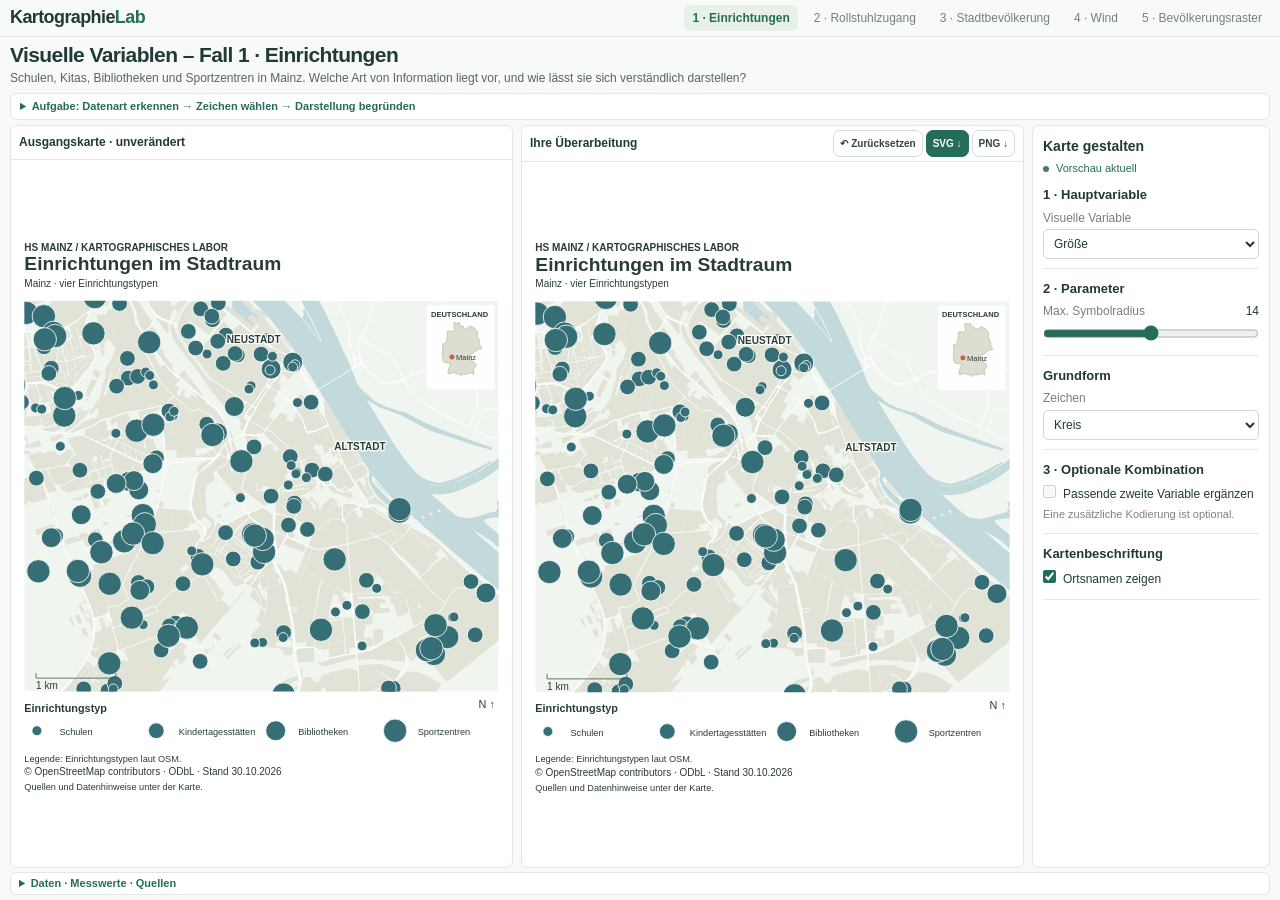
==== docs/bertin.html @ 42505b59 "Use theme-based tabs, wheelchair access and city populations; simplify styling and remove answer hin" ====
<!doctype html><html lang="de"><head><meta charset="utf-8"><meta name="viewport" content="width=device-width,initial-scale=1"><title>Visuelle Variablen – Fall 1 · Einrichtungen</title><link rel="stylesheet" href="assets/style.css?v=7"><script src="assets/d3.min.js" defer></script><script type="module" src="assets/variables.mjs?v=7"></script></head><body data-lab="nominal" class="is-loading"><header class="topbar"><nav class="nav" aria-label="Hauptnavigation"><a class="brand" href="index.html">Kartographie<span>Lab</span></a><div class="navlinks"><a href="bertin.html" aria-current="page">1 · Einrichtungen</a><a href="ordinal.html">2 · Rollstuhlzugang</a><a href="quantitativ.html">3 · Stadtbevölkerung</a><a href="richtung.html">4 · Wind</a><a href="farben.html">5 · Bevölkerungsraster</a></div></nav></header><main><section class="hero"><h1>Visuelle Variablen – Fall 1 · Einrichtungen</h1><p>Schulen, Kitas, Bibliotheken und Sportzentren in Mainz. Welche Art von Information liegt vor, und wie lässt sie sich verständlich darstellen?</p></section><section class="tasks" aria-label="Arbeitsauftrag"><div class="task"><span class="step">1</span><div><b>Leserfrage</b><p>Wo befinden sich die verschiedenen Einrichtungstypen? Bestimmen Sie die Art der dargestellten Daten.</p></div></div><div class="task"><span class="step">2</span><div><b>Auswahl</b><p>Vergleichen Sie mindestens drei der sechs Variablen. Stellen Sie danach die Parameter Ihrer Wahl ein.</p></div></div><div class="task"><span class="step">3</span><div><b>Begründung</b><p>Welche Information ist jetzt leichter erkennbar? Welche Fehlinterpretationen sind möglich?</p></div></div></section><div id="load-message" role="status">Daten werden geladen …</div><section class="controls-panel" aria-label="Karte gestalten"><div class="controls-heading"><h2>Karte gestalten</h2><span class="live-state" id="live-state" role="status">Direkte Vorschau</span></div><div class="controls "><div class="control-group"><h3>1 · Hauptvariable</h3><label for="mode">Visuelle Variable</label><select id="mode" data-key="mode"><option value="hue">Farbton</option><option value="form">Form</option><option value="size">Größe</option><option value="value">Helligkeit / Tonwert</option><option value="texture">Textur</option><option value="orientation">Orientierung</option></select></div><div class="control-group"><h3>2 · Parameter</h3><label for="size" class="range-label"><span>Max. Symbolradius</span><output id="size-value">14</output></label><input id="size" data-key="size" type="range" min="6" max="22" step="1" value="14"></div><div class="control-group" data-modes="hue"><h3>Farbtöne</h3><label for="palette">Farbserie</label><select id="palette" data-key="palette"><option value="editorial">Vier Farbtöne</option><option value="bright">Bunte Farbtöne</option></select></div><div class="control-group" data-modes="size value texture"><h3>Grundform</h3><label for="shape">Zeichen</label><select id="shape" data-key="shape"><option value="circle">Kreis</option><option value="square">Quadrat</option></select></div><div class="control-group" data-modes="value size"><h3>Graustufen</h3><label for="lightLow" class="range-label"><span>Dunkler Tonwert L*</span><output id="lightLow-value">25</output></label><input id="lightLow" data-key="lightLow" type="range" min="10" max="50" step="1" value="25"><label for="lightHigh" class="range-label"><span>Heller Tonwert L*</span><output id="lightHigh-value">83</output></label><input id="lightHigh" data-key="lightHigh" type="range" min="55" max="95" step="1" value="83"></div><div class="control-group" data-modes="texture"><h3>Muster</h3><label for="texture" class="range-label"><span>Musterabstand</span><output id="texture-value">6</output></label><input id="texture" data-key="texture" type="range" min="4" max="12" step="1" value="6"></div><div class="control-group" data-modes="orientation"><h3>Drehung</h3><label for="angle" class="range-label"><span>Grundwinkel</span><output id="angle-value">0</output></label><input id="angle" data-key="angle" type="range" min="0" max="180" step="15" value="0"></div><div class="control-group"><h3>3 · Optionale Kombination</h3><label class="check"><input type="checkbox" id="combine" data-key="combine">Passende zweite Variable ergänzen</label><p class="micro">Eine zusätzliche Kodierung ist optional.</p></div><div class="control-group"><h3>Kartenbeschriftung</h3><label class="check"><input type="checkbox" id="names" data-key="names">Ortsnamen zeigen</label></div></div></section><div class="workspace"><section class="map-card original"><div class="map-toolbar"><div class="map-label"><strong>Ausgangskarte · unverändert</strong></div></div><svg id="map-left" class="map-svg" xmlns="http://www.w3.org/2000/svg" viewBox="0 0 600 680" role="img" aria-label="Ausgangskarte · unverändert"></svg></section><section class="map-card edited"><div class="map-toolbar"><div class="map-label"><strong>Ihre Überarbeitung</strong></div><div class="actions"><button class="btn" id="reset" type="button">↶ Zurücksetzen</button><button class="btn primary" id="export-svg" type="button">SVG ↓</button><button class="btn" id="export-png" type="button">PNG ↓</button></div></div><svg id="map-right" class="map-svg" xmlns="http://www.w3.org/2000/svg" viewBox="0 0 600 680" role="img" aria-label="Ihre Überarbeitung"></svg></section></div><div class="note"><span><b>Daten richtig lesen.</b> OSM-Einrichtungstypen. Kapazitäts- und Qualitätsangaben liegen nicht vor.</span></div><section class="discussion"><div><h2>Zeigen und begründen.</h2><p>Melden Sie sich per Handzeichen. Zeigen Sie dem Dozenten beide Karten und begründen Sie Ihre Wahl. Keine Datei-Abgabe erforderlich.</p></div><a href="ordinal.html">Weiter: Rollstuhlzugang →</a></section></main><footer><p>Hochschule Mainz · Digitale Kartographie · Prof. Dr.-Ing. Yu Feng</p><p>© OpenStreetMap contributors · ODbL. Übersichtskarten: Natural Earth, Public Domain.</p><p><a href="https://www.openstreetmap.org/copyright">Datenquelle</a> · <a href="https://github.com/yfeng-hsm/Karto_HS_Mainz/tree/main/docs/data">Daten und Quellenhinweise</a></p></footer></body></html>
---- docs/assets/style.css ----
:root{--paper:#faf8f1;--ink:#242d29;--muted:#6b756f;--green:#28594d;--gold:#ecc64c;--line:#dddacf;--white:#fffefa}*{box-sizing:border-box}body{margin:0;background:var(--paper);color:var(--ink);font:15px/1.55 system-ui,-apple-system,BlinkMacSystemFont,"Segoe UI",sans-serif}a{color:var(--green);text-underline-offset:3px}button,input,select{font:inherit}button,a,select,input{ -webkit-tap-highlight-color:transparent}button{cursor:pointer}button:focus-visible,a:focus-visible,input:focus-visible,select:focus-visible{outline:3px solid #c7a62f;outline-offset:3px}.topbar{border-bottom:1px solid var(--line)}.nav{max-width:1480px;margin:auto;padding:17px 28px;display:flex;align-items:center;justify-content:space-between;gap:20px}.brand{text-decoration:none;color:var(--ink);font-weight:750;letter-spacing:.06em;font-size:12px;display:flex;align-items:center;gap:10px}.brand:before{content:"";width:18px;height:18px;background:var(--gold);border:1px solid #4b493c}.navlinks{display:flex;gap:8px}.navlinks a{text-decoration:none;padding:7px 13px;border-radius:6px;font-size:13px;color:var(--muted)}.navlinks a[aria-current=page]{background:#e5ece3;color:var(--green);font-weight:650}main{max-width:1480px;margin:auto;padding:30px 28px 45px}.eyebrow{font-size:11px;letter-spacing:.13em;text-transform:uppercase;color:var(--muted);font-weight:650}.hero h1{font:700 clamp(29px,3vw,43px)/1.15 Georgia,"Times New Roman",serif;margin:10px 0 12px;letter-spacing:-.025em}.hero p{max-width:920px;margin:0;color:#58655e;font-size:15px}.tasks{margin:23px 0;display:grid;grid-template-columns:repeat(3,1fr);border:1px solid var(--line);border-radius:10px;background:var(--white);overflow:hidden}.task{padding:17px 21px;display:grid;grid-template-columns:25px 1fr;gap:9px}.task+.task{border-left:1px solid var(--line)}.step{font:italic 24px Georgia,serif;color:#b48f27;line-height:1.1}.task b{font-size:13px}.task p{font-size:12.5px;color:var(--muted);margin:5px 0 0}.controls-panel{border:1px solid var(--line);background:var(--white);border-radius:10px;padding:18px 20px;margin-bottom:22px}.controls-heading{display:flex;justify-content:space-between;gap:12px;align-items:center;margin-bottom:13px}.controls-heading h2{margin:0;font-size:14px;font-weight:700}.live-state{font-size:11px;color:var(--green);display:flex;align-items:center;gap:7px}.live-state:before{content:"";width:6px;height:6px;border-radius:50%;background:#477968}.controls{display:grid;grid-template-columns:repeat(6,minmax(0,1fr));gap:20px}.color-controls{grid-template-columns:repeat(4,minmax(0,1fr))}.control-group{min-width:0}.control-group h3{font-size:12px;margin:0 0 8px}.control-group label{display:block;font-size:11px;color:var(--muted);margin:7px 0 4px}select{display:block;width:100%;height:32px;border:1px solid #d4d7cc;background:white;color:var(--ink);border-radius:5px;padding:3px 7px;font-size:11.5px}input[type=range]{width:100%;accent-color:var(--green);height:15px;cursor:pointer}input[type=checkbox]{accent-color:var(--green);vertical-align:middle;margin:0 5px 0 0}.range-label{display:flex;justify-content:space-between;gap:5px}.range-label output{font-variant-numeric:tabular-nums;color:var(--ink)}.control-group .check{color:var(--ink);font-size:11px;display:flex;align-items:center;gap:2px;margin-top:11px}.micro{font-size:10px;color:#7b847b;margin-top:5px;line-height:1.4}.context-controls{border-top:1px solid #ece9df;margin-top:13px;padding-top:10px;display:flex;flex-wrap:wrap;gap:22px;align-items:center;font-size:11px;color:var(--muted)}.context-controls label{display:flex;align-items:center;gap:7px}.context-controls input[type=range]{width:110px}.workspace{display:grid;grid-template-columns:1fr 1fr;gap:20px}.map-card{background:var(--paper);border:1px solid #d7d5c8;border-radius:10px;overflow:hidden;min-width:0}.map-toolbar{display:flex;justify-content:space-between;align-items:center;padding:12px 15px;background:var(--white);border-bottom:1px solid var(--line);gap:10px}.map-label{display:flex;flex-direction:column;gap:2px}.map-label strong{font-size:12px}.map-label span{font-size:10px;color:var(--muted)}.original .map-toolbar{border-top:3px solid #ac654d}.edited .map-toolbar{border-top:3px solid var(--green)}.actions{display:flex;gap:5px;flex-shrink:0}.btn{border:1px solid #d4d7cb;background:#f2f1e8;color:#324639;border-radius:6px;padding:6px 9px;font-size:11px;font-weight:600;transition:background .12s}.btn:hover{background:#e4e9de}.btn.primary{background:var(--green);color:white;border-color:var(--green)}.btn.primary:hover{background:#194236}.map-svg{display:block;width:100%;height:auto;user-select:none}.note{margin-top:15px;display:flex;gap:10px;align-items:flex-start;color:var(--muted);font-size:12px;max-width:1050px}.note b{color:#4a594e}.discussion{border-top:1px solid var(--line);margin-top:28px;padding-top:18px;display:flex;gap:24px;justify-content:space-between;align-items:flex-start}.discussion h2{font:700 22px Georgia,serif;margin:0 0 6px}.discussion p{font-size:13px;color:var(--muted);margin:0;max-width:900px}footer{border-top:1px solid var(--line);padding:18px 28px 25px;font-size:11px;color:var(--muted);max-width:1480px;margin:auto}footer p{margin:4px 0}.error{padding:28px;background:#fff0e9;color:#87391d;border:1px solid #e0b59f;border-radius:8px}.landing{max-width:1000px;padding-top:70px}.link-cards{display:grid;grid-template-columns:1fr 1fr;gap:22px;margin:30px 0}.link-card{display:block;padding:28px;background:var(--white);border:1px solid var(--line);border-radius:12px;text-decoration:none}.link-card h2{font:700 27px Georgia,serif;margin:8px 0 12px}.link-card p{color:var(--muted);font-size:14px}.link-card span{font-size:13px;font-weight:650}#load-message{font-size:13px;color:var(--muted);padding:10px 0}.is-loading .workspace{opacity:.3}.swatch{width:8px;height:8px;border-radius:50%;display:inline-block;background:var(--green)}@media(min-width:1650px){main{max-width:1600px}}@media(max-width:1050px){.controls{grid-template-columns:repeat(3,minmax(0,1fr));row-gap:17px}.color-controls{grid-template-columns:repeat(2,minmax(0,1fr))}.map-toolbar{align-items:flex-start}.actions{flex-wrap:wrap;justify-content:flex-end}.btn{font-size:10px;padding:5px 6px}}@media(max-width:700px){main{padding:24px 14px}.nav{padding:13px 14px;gap:10px}.brand{font-size:10px}.navlinks{gap:0}.navlinks a{padding:7px;font-size:11px}.tasks{grid-template-columns:1fr}.task+.task{border-left:0;border-top:1px solid var(--line)}.task{padding:12px 15px}.workspace{grid-template-columns:1fr}.controls-panel{padding:14px}.controls{grid-template-columns:repeat(2,minmax(0,1fr));gap:15px}.discussion{flex-direction:column;gap:10px}.link-cards{grid-template-columns:1fr}.live-state{font-size:10px}.hero h1{font-size:31px}footer{padding:18px 14px}.landing{padding-top:30px}}@media print{.topbar,.controls-panel,.actions,.tasks,.discussion,.note{display:none}.workspace{display:block}.map-card{break-inside:avoid;margin:10px 0;width:100%}.hero h1{font-size:25px}main{padding:0}.map-svg{max-height:90vh}footer{font-size:8px}}
/* One-screen classroom workspace. Small screens keep a readable scrolling layout. */
.task-details,.help-details{border:1px solid var(--line);border-radius:6px;background:var(--white);font-size:12px;margin:10px 0}
.task-details summary,.help-details summary{cursor:pointer;padding:7px 12px;color:var(--green);font-weight:600}
.task-details .tasks{margin:0;border:0;border-top:1px solid var(--line);border-radius:0}
.help-details .note,.help-details .discussion{margin:10px 14px;padding:0}.help-details footer{margin:12px 14px;padding:10px 0;max-width:none}.help-details .discussion h2{font-size:18px}
.lab-stage{min-width:0}.help-details{margin-bottom:0}
@media(min-width:1000px) and (min-height:620px){
 body.compact-lab{height:100dvh;overflow:hidden;display:flex;flex-direction:column}
 .compact-lab .nav{max-width:none;padding:6px 18px}.compact-lab .navlinks a{padding:4px 10px}
 .compact-lab main{max-width:none;width:100%;flex:1;min-height:0;padding:10px 18px 8px;display:flex;flex-direction:column}
 .compact-lab .hero{flex-shrink:0}.compact-lab .eyebrow{font-size:9px}.compact-lab .hero h1{font-size:25px;margin:3px 0 4px}.compact-lab .hero p{font-size:12px;max-width:none}
 .compact-lab .task-details{margin:8px 0;flex-shrink:0}.compact-lab .task-details[open] .tasks{max-height:130px;overflow:auto}.compact-lab .task{padding:9px 14px}.compact-lab .task p{font-size:11px}
 .compact-lab .lab-stage{display:grid;grid-template-columns:208px minmax(0,1fr);gap:12px;flex:1;min-height:0}
 .compact-lab .controls-panel{margin:0;padding:11px 12px;overflow-y:auto;scrollbar-width:thin;min-height:0;border-radius:7px}
 .compact-lab .controls-heading{display:block;margin-bottom:8px}.compact-lab .controls-heading h2{font-size:12px}.compact-lab .live-state{font-size:10px;margin-top:3px}
 .compact-lab .controls,.compact-lab .color-controls{grid-template-columns:1fr 1fr;gap:10px 12px}
 .compact-lab .control-group h3{margin:0 0 3px;font-size:11px}.compact-lab .control-group label{font-size:10px;margin:4px 0 2px}.compact-lab .control-group .check{font-size:10px;margin-top:5px;align-items:flex-start}
 .compact-lab select{height:28px;padding:2px;font-size:10px}.compact-lab .micro{font-size:9px;margin:3px 0}.compact-lab input[type=range]{height:13px;margin:2px 0}
 .compact-lab .context-controls{display:block;margin-top:8px;padding-top:7px;font-size:10px}.compact-lab .context-controls label{display:flex;flex-wrap:wrap;gap:4px;margin-bottom:5px}.compact-lab .context-controls input[type=range]{width:100%}
 .compact-lab .workspace{gap:12px;min-height:0;min-width:0}
 .compact-lab .map-card{display:flex;flex-direction:column;min-height:0;border-radius:7px;background:#fffdf7}
 .compact-lab .map-toolbar{padding:6px 9px;flex-shrink:0;align-items:center;min-height:49px}.compact-lab .map-label strong{font-size:11px}.compact-lab .map-label span{font-size:9px;max-width:150px}.compact-lab .actions{gap:3px}.compact-lab .btn{font-size:10px;padding:5px 6px}
 .compact-lab .map-svg{flex:1;min-height:0;width:100%;height:100%;object-fit:contain}
 .compact-lab .help-details{flex-shrink:0;margin-top:7px;font-size:10px}.compact-lab .help-details summary{padding:4px 10px}.compact-lab .help-details[open]{max-height:155px;overflow-y:auto}
}
@media(min-width:1250px) and (min-height:620px){.compact-lab .lab-stage{grid-template-columns:230px minmax(0,1fr)}.compact-lab .controls-panel{padding:13px}.compact-lab select{font-size:11px}}
@media print{body.compact-lab{height:auto;overflow:visible}.compact-lab .lab-stage{display:block}.compact-lab main{display:block}.task-details,.help-details{display:none}.compact-lab .workspace{display:block}.compact-lab .map-svg{height:auto;max-height:90vh}}

/* Maps first; controls on the right. Give the actual geography more room. */
@media(min-width:1000px) and (min-height:620px){
 .compact-lab .lab-stage{grid-template-columns:minmax(0,1fr) 212px;gap:8px}
 .compact-lab main{padding:6px 10px 5px}.compact-lab .nav{padding:4px 10px}
 .compact-lab .eyebrow{display:none}.compact-lab .hero h1{font-size:21px;margin:0 0 2px}.compact-lab .hero p{font-size:11px}
 .compact-lab .task-details{margin:5px 0}.compact-lab .task-details summary{padding:4px 9px;font-size:11px}
 .compact-lab .workspace{gap:8px}.compact-lab .map-toolbar{min-height:34px;padding:4px 8px}.compact-lab .map-label span{display:none}
 .compact-lab .controls-panel{padding:10px}.compact-lab .help-details{margin-top:4px}.compact-lab .help-details summary{padding:2px 8px}
}
@media(min-width:1000px) and (min-height:620px){
 .compact-lab .controls,.compact-lab .color-controls{grid-template-columns:1fr;gap:10px}
 .compact-lab .control-group{padding-bottom:9px;border-bottom:1px solid #ece9df}
 .compact-lab .control-group h3{font-size:12px;margin:0 0 3px}
 .compact-lab .control-group label{font-size:11px;margin:3px 0 2px}
 .compact-lab .control-group .range-label{display:flex;justify-content:space-between}
 .compact-lab .control-group .check{font-size:11px;margin-top:5px}
 .compact-lab select{font-size:11px;height:27px;padding:2px 6px}
 .compact-lab .micro{font-size:10px;line-height:1.35}
 .compact-lab .context-controls{font-size:11px}
}
[hidden]{display:none!important}.reasoning{font-size:12px;color:#596b5b}.reasoning summary{cursor:pointer;font-weight:600}.reasoning p{line-height:1.45}.data-table{margin:10px 14px;font-size:12px}.data-table summary{cursor:pointer;font-weight:600}.data-table table{border-collapse:collapse;width:100%;margin:8px 0}.data-table th,.data-table td{border-bottom:1px solid #dddacf;text-align:left;padding:5px}.link-cards{grid-template-columns:repeat(3,minmax(0,1fr))}.landing{max-width:1300px}
@media(min-width:1000px) and (min-height:620px){.compact-lab .lab-stage{grid-template-columns:minmax(0,1fr) 238px}.compact-lab .control-group h3{font-size:13px}.compact-lab .control-group label,.compact-lab .control-group .check{font-size:12px}.compact-lab select{font-size:12px;height:30px}.compact-lab .micro{font-size:11px}.compact-lab .map-label strong{font-size:12px}.compact-lab .hero p{font-size:12px}.compact-lab .controls-heading h2{font-size:14px}.compact-lab .live-state{font-size:11px}.compact-lab .navlinks a{font-size:12px;padding:4px 8px}.compact-lab .help-details summary{font-size:11px}.compact-lab .help-details[open]{max-height:200px}}
@media(max-width:999px){.nav{flex-wrap:wrap}.navlinks{flex-wrap:wrap}.link-cards{grid-template-columns:repeat(2,minmax(0,1fr))}.lab-stage{display:flex;flex-direction:column}.controls-panel{order:-1}}
@media(max-width:700px){.link-cards{grid-template-columns:1fr}}
/* A quieter workbench, using the Basemap3D documentation palette. */
:root{--paper:#f8faf7;--ink:#203a37;--muted:#74817e;--green:#246e59;--gold:#246e59;--line:#e2e7e3;--white:#ffffff}
body{font-family:-apple-system,BlinkMacSystemFont,"Segoe UI",Arial,sans-serif}
.brand:before{display:none}.brand{font-size:18px;font-weight:750;letter-spacing:-.6px;gap:0}.brand span{color:var(--green)}
.hero h1,.link-card h2,.discussion h2{font-family:-apple-system,BlinkMacSystemFont,"Segoe UI",Arial,sans-serif;font-weight:650;letter-spacing:-.6px}
.step{color:var(--green);font-family:inherit;font-style:normal;font-size:19px}
.map-card{background:white;border-color:var(--line)}.original .map-toolbar,.edited .map-toolbar{border-top:0}.map-toolbar{background:white}
.btn{border-color:#d2ded7;background:white;border-radius:7px}.btn.primary{background:var(--green)}
.navlinks a[aria-current=page]{background:#e8f1e8;color:#246e59}
@media(min-width:1000px) and (min-height:620px){.compact-lab .map-card{background:white}.compact-lab .brand{font-size:18px}.compact-lab .navlinks a{font-size:12px}}
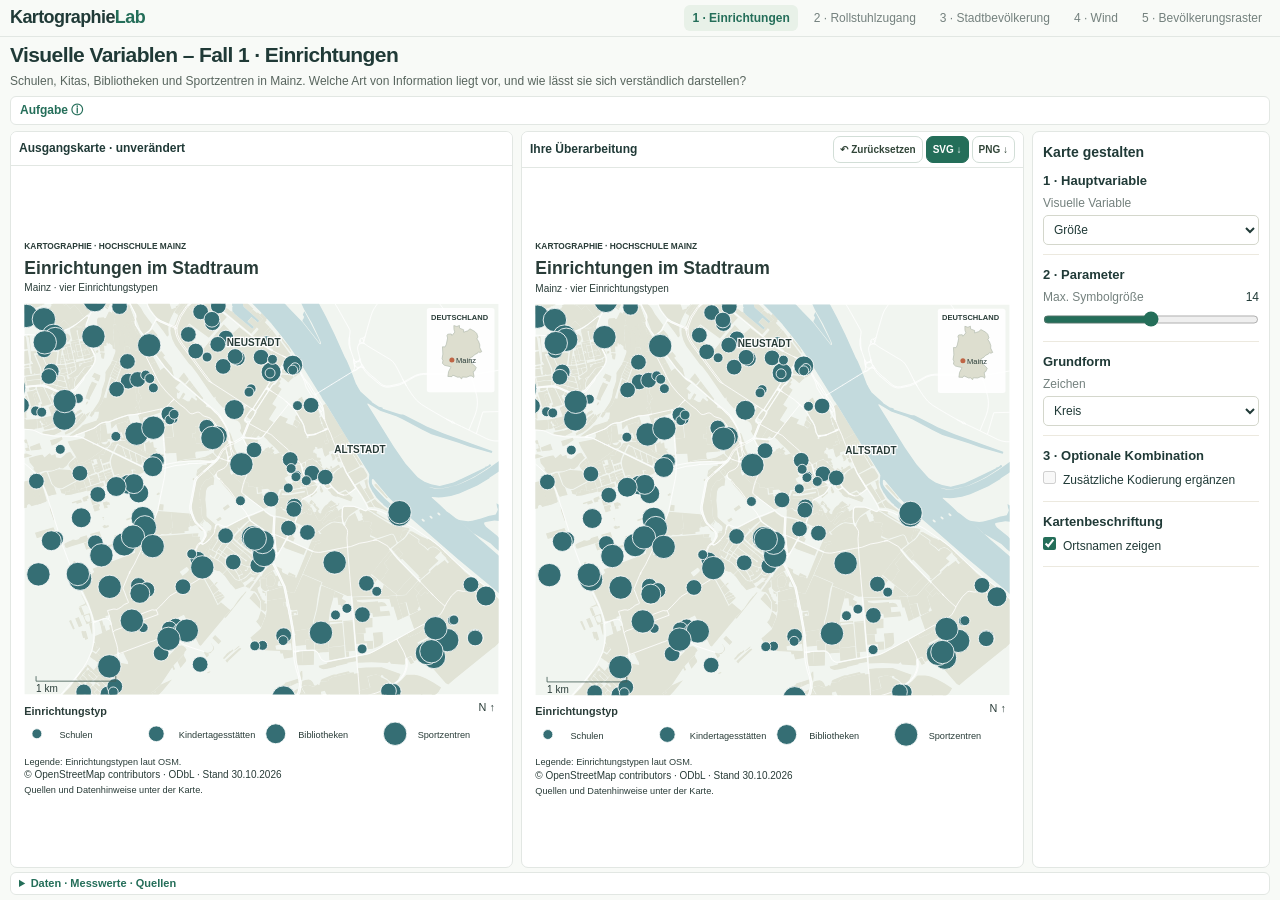
==== commit df29c7d1: "Add colored tonal series, explicit secondary controls and wind variable selection; declutter labels " ====
--- a/docs/bertin.html
+++ b/docs/bertin.html
@@ -1 +1 @@
-<!doctype html><html lang="de"><head><meta charset="utf-8"><meta name="viewport" content="width=device-width,initial-scale=1"><title>Visuelle Variablen – Fall 1 · Einrichtungen</title><link rel="stylesheet" href="assets/style.css?v=7"><script src="assets/d3.min.js" defer></script><script type="module" src="assets/variables.mjs?v=7"></script></head><body data-lab="nominal" class="is-loading"><header class="topbar"><nav class="nav" aria-label="Hauptnavigation"><a class="brand" href="index.html">Kartographie<span>Lab</span></a><div class="navlinks"><a href="bertin.html" aria-current="page">1 · Einrichtungen</a><a href="ordinal.html">2 · Rollstuhlzugang</a><a href="quantitativ.html">3 · Stadtbevölkerung</a><a href="richtung.html">4 · Wind</a><a href="farben.html">5 · Bevölkerungsraster</a></div></nav></header><main><section class="hero"><h1>Visuelle Variablen – Fall 1 · Einrichtungen</h1><p>Schulen, Kitas, Bibliotheken und Sportzentren in Mainz. Welche Art von Information liegt vor, und wie lässt sie sich verständlich darstellen?</p></section><section class="tasks" aria-label="Arbeitsauftrag"><div class="task"><span class="step">1</span><div><b>Leserfrage</b><p>Wo befinden sich die verschiedenen Einrichtungstypen? Bestimmen Sie die Art der dargestellten Daten.</p></div></div><div class="task"><span class="step">2</span><div><b>Auswahl</b><p>Vergleichen Sie mindestens drei der sechs Variablen. Stellen Sie danach die Parameter Ihrer Wahl ein.</p></div></div><div class="task"><span class="step">3</span><div><b>Begründung</b><p>Welche Information ist jetzt leichter erkennbar? Welche Fehlinterpretationen sind möglich?</p></div></div></section><div id="load-message" role="status">Daten werden geladen …</div><section class="controls-panel" aria-label="Karte gestalten"><div class="controls-heading"><h2>Karte gestalten</h2><span class="live-state" id="live-state" role="status">Direkte Vorschau</span></div><div class="controls "><div class="control-group"><h3>1 · Hauptvariable</h3><label for="mode">Visuelle Variable</label><select id="mode" data-key="mode"><option value="hue">Farbton</option><option value="form">Form</option><option value="size">Größe</option><option value="value">Helligkeit / Tonwert</option><option value="texture">Textur</option><option value="orientation">Orientierung</option></select></div><div class="control-group"><h3>2 · Parameter</h3><label for="size" class="range-label"><span>Max. Symbolradius</span><output id="size-value">14</output></label><input id="size" data-key="size" type="range" min="6" max="22" step="1" value="14"></div><div class="control-group" data-modes="hue"><h3>Farbtöne</h3><label for="palette">Farbserie</label><select id="palette" data-key="palette"><option value="editorial">Vier Farbtöne</option><option value="bright">Bunte Farbtöne</option></select></div><div class="control-group" data-modes="size value texture"><h3>Grundform</h3><label for="shape">Zeichen</label><select id="shape" data-key="shape"><option value="circle">Kreis</option><option value="square">Quadrat</option></select></div><div class="control-group" data-modes="value size"><h3>Graustufen</h3><label for="lightLow" class="range-label"><span>Dunkler Tonwert L*</span><output id="lightLow-value">25</output></label><input id="lightLow" data-key="lightLow" type="range" min="10" max="50" step="1" value="25"><label for="lightHigh" class="range-label"><span>Heller Tonwert L*</span><output id="lightHigh-value">83</output></label><input id="lightHigh" data-key="lightHigh" type="range" min="55" max="95" step="1" value="83"></div><div class="control-group" data-modes="texture"><h3>Muster</h3><label for="texture" class="range-label"><span>Musterabstand</span><output id="texture-value">6</output></label><input id="texture" data-key="texture" type="range" min="4" max="12" step="1" value="6"></div><div class="control-group" data-modes="orientation"><h3>Drehung</h3><label for="angle" class="range-label"><span>Grundwinkel</span><output id="angle-value">0</output></label><input id="angle" data-key="angle" type="range" min="0" max="180" step="15" value="0"></div><div class="control-group"><h3>3 · Optionale Kombination</h3><label class="check"><input type="checkbox" id="combine" data-key="combine">Passende zweite Variable ergänzen</label><p class="micro">Eine zusätzliche Kodierung ist optional.</p></div><div class="control-group"><h3>Kartenbeschriftung</h3><label class="check"><input type="checkbox" id="names" data-key="names">Ortsnamen zeigen</label></div></div></section><div class="workspace"><section class="map-card original"><div class="map-toolbar"><div class="map-label"><strong>Ausgangskarte · unverändert</strong></div></div><svg id="map-left" class="map-svg" xmlns="http://www.w3.org/2000/svg" viewBox="0 0 600 680" role="img" aria-label="Ausgangskarte · unverändert"></svg></section><section class="map-card edited"><div class="map-toolbar"><div class="map-label"><strong>Ihre Überarbeitung</strong></div><div class="actions"><button class="btn" id="reset" type="button">↶ Zurücksetzen</button><button class="btn primary" id="export-svg" type="button">SVG ↓</button><button class="btn" id="export-png" type="button">PNG ↓</button></div></div><svg id="map-right" class="map-svg" xmlns="http://www.w3.org/2000/svg" viewBox="0 0 600 680" role="img" aria-label="Ihre Überarbeitung"></svg></section></div><div class="note"><span><b>Daten richtig lesen.</b> OSM-Einrichtungstypen. Kapazitäts- und Qualitätsangaben liegen nicht vor.</span></div><section class="discussion"><div><h2>Zeigen und begründen.</h2><p>Melden Sie sich per Handzeichen. Zeigen Sie dem Dozenten beide Karten und begründen Sie Ihre Wahl. Keine Datei-Abgabe erforderlich.</p></div><a href="ordinal.html">Weiter: Rollstuhlzugang →</a></section></main><footer><p>Hochschule Mainz · Digitale Kartographie · Prof. Dr.-Ing. Yu Feng</p><p>© OpenStreetMap contributors · ODbL. Übersichtskarten: Natural Earth, Public Domain.</p><p><a href="https://www.openstreetmap.org/copyright">Datenquelle</a> · <a href="https://github.com/yfeng-hsm/Karto_HS_Mainz/tree/main/docs/data">Daten und Quellenhinweise</a></p></footer></body></html>+<!doctype html><html lang="de"><head><meta charset="utf-8"><meta name="viewport" content="width=device-width,initial-scale=1"><title>Visuelle Variablen – Fall 1 · Einrichtungen</title><link rel="stylesheet" href="assets/style.css?v=8"><script src="assets/d3.min.js" defer></script><script type="module" src="assets/variables.mjs?v=8"></script></head><body data-lab="nominal" class="is-loading"><header class="topbar"><nav class="nav" aria-label="Hauptnavigation"><a class="brand" href="index.html">Kartographie<span>Lab</span></a><div class="navlinks"><a href="bertin.html" aria-current="page">1 · Einrichtungen</a><a href="ordinal.html">2 · Rollstuhlzugang</a><a href="quantitativ.html">3 · Stadtbevölkerung</a><a href="richtung.html">4 · Wind</a><a href="farben.html">5 · Bevölkerungsraster</a></div></nav></header><main><section class="hero"><h1>Visuelle Variablen – Fall 1 · Einrichtungen</h1><p>Schulen, Kitas, Bibliotheken und Sportzentren in Mainz. Welche Art von Information liegt vor, und wie lässt sie sich verständlich darstellen?</p></section><section class="tasks" aria-label="Arbeitsauftrag"><div class="task"><span class="step">1</span><div><b>Leserfrage</b><p>Wo befinden sich die verschiedenen Einrichtungstypen? Bestimmen Sie die Art der dargestellten Daten.</p></div></div><div class="task"><span class="step">2</span><div><b>Auswahl</b><p>Vergleichen Sie mindestens drei der sechs Variablen. Stellen Sie danach die Parameter Ihrer Wahl ein.</p></div></div><div class="task"><span class="step">3</span><div><b>Begründung</b><p>Welche Information ist jetzt leichter erkennbar? Welche Fehlinterpretationen sind möglich?</p></div></div></section><div id="load-message" role="status">Daten werden geladen …</div><section class="controls-panel" aria-label="Karte gestalten"><div class="controls-heading"><h2>Karte gestalten</h2></div><div class="controls "><div class="control-group"><h3>1 · Hauptvariable</h3><label for="mode">Visuelle Variable</label><select id="mode" data-key="mode"><option value="hue">Farbton</option><option value="form">Form</option><option value="size">Größe</option><option value="value">Helligkeit / Tonwert</option><option value="texture">Textur</option><option value="orientation">Orientierung</option></select></div><div class="control-group" id="common-size"><h3>2 · Parameter</h3><label for="size" class="range-label"><span>Max. Symbolgröße</span><output id="size-value">14</output></label><input id="size" data-key="size" type="range" min="6" max="22" step="1" value="14"></div><div class="control-group" data-modes="hue"><h3>Farbtöne</h3><label for="palette">Farbserie</label><select id="palette" data-key="palette"><option value="editorial">Vier Farbtöne</option><option value="bright">Bunte Farbtöne</option></select></div><div class="control-group" data-modes="form"><h3>Zeichensatz</h3><label for="formSet">Zeichensatz</label><select id="formSet" data-key="formSet"><option value="geometric">Kreis · Quadrat · Dreieck · Raute</option><option value="distinct">Kreis · Stern · Kreuz · Y</option></select></div><div class="control-group" data-modes="size value texture"><h3>Grundform</h3><label for="shape">Zeichen</label><select id="shape" data-key="shape"><option value="circle">Kreis</option><option value="square">Quadrat</option></select></div><div class="control-group" data-modes="value"><h3>Tonwerte</h3><label for="valueFamily">Tonwert-Farbserie</label><select id="valueFamily" data-key="valueFamily"><option value="gray">Grau</option><option value="blue">Blau</option><option value="green">Grün</option><option value="orange">Orange</option><option value="purple">Violett</option></select><label for="lightLow" class="range-label"><span>Dunkler Tonwert L*</span><output id="lightLow-value">25</output></label><input id="lightLow" data-key="lightLow" type="range" min="10" max="50" step="1" value="25"><label for="lightHigh" class="range-label"><span>Heller Tonwert L*</span><output id="lightHigh-value">83</output></label><input id="lightHigh" data-key="lightHigh" type="range" min="55" max="95" step="1" value="83"></div><div class="control-group" data-modes="texture"><h3>Muster</h3><label for="texture" class="range-label"><span>Musterabstand</span><output id="texture-value">6</output></label><input id="texture" data-key="texture" type="range" min="4" max="12" step="1" value="6"></div><div class="control-group" data-modes="orientation"><h3>Drehung</h3><label for="angle" class="range-label"><span>Grundwinkel</span><output id="angle-value">0</output></label><input id="angle" data-key="angle" type="range" min="0" max="180" step="15" value="0"></div><div class="control-group"><h3>3 · Optionale Kombination</h3><label class="check"><input type="checkbox" id="combine" data-key="combine">Zusätzliche Kodierung ergänzen</label><div id="combo-details" class="combo-details" hidden><h4 id="combo-title"></h4><div id="combo-form" hidden><label for="secondary-formSet">Zeichensatz</label><select id="secondary-formSet" data-key="formSet"><option value="geometric">Kreis · Quadrat · Dreieck · Raute</option><option value="distinct">Kreis · Stern · Kreuz · Y</option></select></div><div id="combo-hue" hidden><label for="secondary-palette">Farbserie</label><select id="secondary-palette" data-key="palette"><option value="editorial">Vier Farbtöne</option><option value="bright">Bunte Farbtöne</option></select></div><div id="combo-value" hidden><label for="secondary-valueFamily">Tonwert-Farbserie</label><select id="secondary-valueFamily" data-key="valueFamily"><option value="gray">Grau</option><option value="blue">Blau</option><option value="green">Grün</option><option value="orange">Orange</option><option value="purple">Violett</option></select><label for="secondary-lightLow" class="range-label"><span>Dunkler Tonwert L*</span><output id="secondary-lightLow-value">25</output></label><input id="secondary-lightLow" data-key="lightLow" type="range" min="10" max="50" step="1" value="25"><label for="secondary-lightHigh" class="range-label"><span>Heller Tonwert L*</span><output id="secondary-lightHigh-value">83</output></label><input id="secondary-lightHigh" data-key="lightHigh" type="range" min="55" max="95" step="1" value="83"></div><div id="combo-size" hidden><label for="secondary-size" class="range-label"><span>Max. Symbolgröße</span><output id="secondary-size-value">14</output></label><input id="secondary-size" data-key="size" type="range" min="6" max="22" step="1" value="14"></div></div></div><div class="control-group"><h3>Kartenbeschriftung</h3><label class="check"><input type="checkbox" id="names" data-key="names">Ortsnamen zeigen</label></div></div></section><div class="workspace"><section class="map-card original"><div class="map-toolbar"><div class="map-label"><strong>Ausgangskarte · unverändert</strong></div></div><svg id="map-left" class="map-svg" xmlns="http://www.w3.org/2000/svg" viewBox="0 0 600 680" role="img" aria-label="Ausgangskarte · unverändert"></svg></section><section class="map-card edited"><div class="map-toolbar"><div class="map-label"><strong>Ihre Überarbeitung</strong></div><div class="actions"><button class="btn" id="reset" type="button">↶ Zurücksetzen</button><button class="btn primary" id="export-svg" type="button">SVG ↓</button><button class="btn" id="export-png" type="button">PNG ↓</button></div></div><svg id="map-right" class="map-svg" xmlns="http://www.w3.org/2000/svg" viewBox="0 0 600 680" role="img" aria-label="Ihre Überarbeitung"></svg></section></div><div class="note"><span><b>Daten richtig lesen.</b> OSM-Einrichtungstypen. Kapazitäts- und Qualitätsangaben liegen nicht vor.</span></div><section class="discussion"><div><h2>Zeigen und begründen.</h2><p>Melden Sie sich per Handzeichen. Zeigen Sie dem Dozenten beide Karten und begründen Sie Ihre Wahl. Keine Datei-Abgabe erforderlich.</p></div><a href="ordinal.html">Weiter: Rollstuhlzugang →</a></section></main><footer><p>Hochschule Mainz · Digitale Kartographie · Prof. Dr.-Ing. Yu Feng</p><p>© OpenStreetMap contributors · ODbL. Übersichtskarten: Natural Earth, Public Domain.</p><p><a href="https://www.openstreetmap.org/copyright">Datenquelle</a> · <a href="https://github.com/yfeng-hsm/Karto_HS_Mainz/tree/main/docs/data">Daten und Quellenhinweise</a></p></footer></body></html>
--- a/docs/assets/style.css
+++ b/docs/assets/style.css
@@ -61,3 +61,11 @@
 .btn{border-color:#d2ded7;background:white;border-radius:7px}.btn.primary{background:var(--green)}
 .navlinks a[aria-current=page]{background:#e8f1e8;color:#246e59}
 @media(min-width:1000px) and (min-height:620px){.compact-lab .map-card{background:white}.compact-lab .brand{font-size:18px}.compact-lab .navlinks a{font-size:12px}}
+/* Same columns and panel positions; tasks float over the maps on hover/focus. */
+.task-hover{position:relative;z-index:30}.task-trigger{border:0;background:transparent;color:var(--green);font-weight:600;font-size:12px;padding:5px 10px;display:block;width:100%;text-align:left;cursor:help}
+.task-hover .task-popup{display:none;position:absolute;top:calc(100% + 5px);left:0;right:0;margin:0;background:white;border:1px solid var(--line);border-radius:8px;box-shadow:0 8px 24px #203a3720;max-height:230px;overflow:auto;z-index:31}
+.task-hover.is-open .task-popup{display:grid}.task-hover .task{padding:14px}.task-hover .task p{font-size:12px}
+.combo-details{margin-top:9px;padding:9px;background:#f2f6f2;border:1px solid #dfe8df;border-radius:6px}.combo-details h4{font-size:12px;margin:0 0 8px;color:#246e59}
+.hero h1{margin-bottom:6px}.hero p{line-height:1.5}
+@media(min-width:1000px) and (min-height:620px){.compact-lab .hero h1{margin-bottom:5px}.compact-lab .hero p{line-height:1.5}.compact-lab .task-hover{margin:6px 0}.compact-lab .task-trigger{padding:4px 9px}.compact-lab .task-hover .tasks{max-height:230px}}
+.city-leader{stroke:#839a90;stroke-width:.7;fill:none}
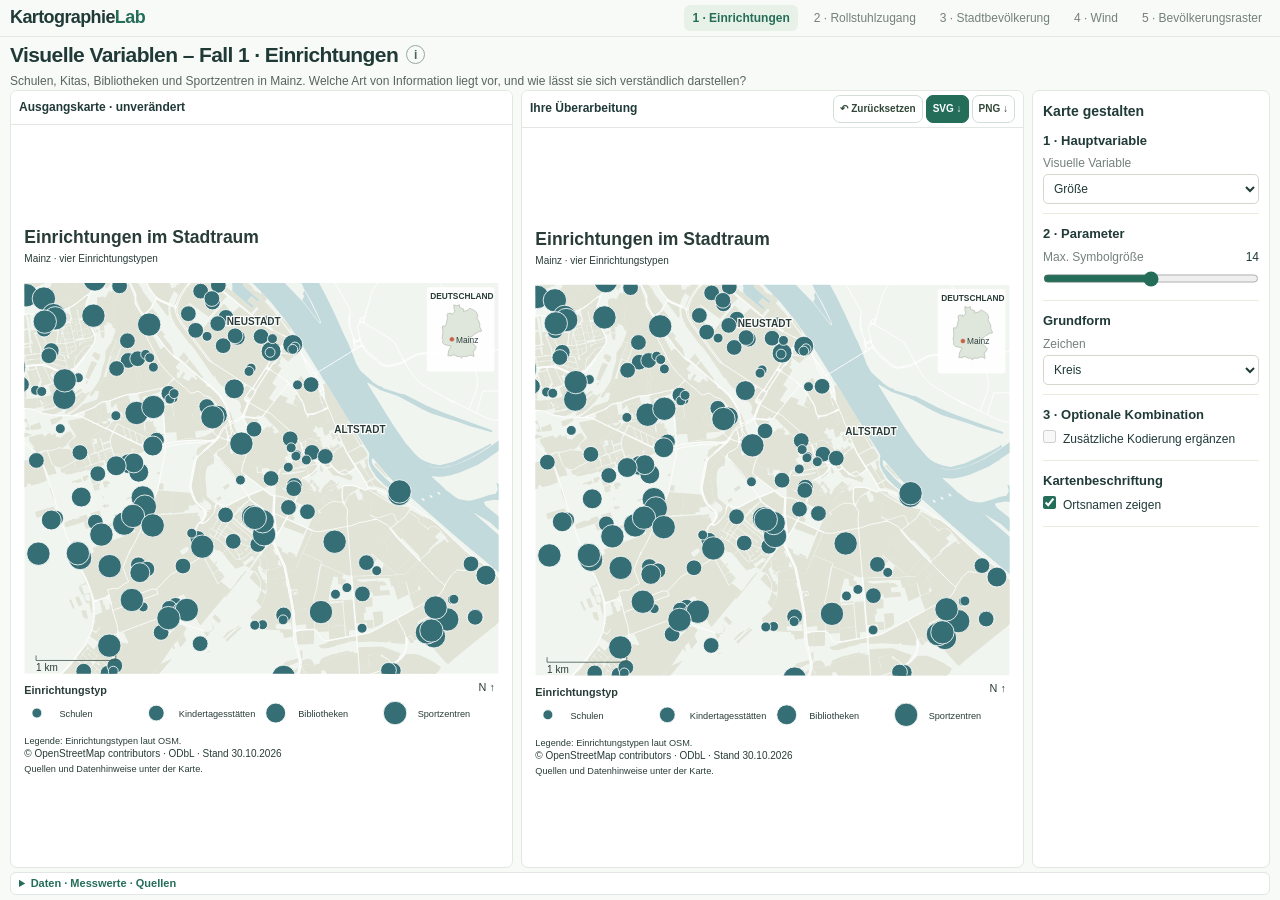
==== commit ceb8ec29: "Add reversible tonal series, compact title tooltips and shared locator; verify wind map symbol updat" ====
--- a/docs/bertin.html
+++ b/docs/bertin.html
@@ -1 +1 @@
-<!doctype html><html lang="de"><head><meta charset="utf-8"><meta name="viewport" content="width=device-width,initial-scale=1"><title>Visuelle Variablen – Fall 1 · Einrichtungen</title><link rel="stylesheet" href="assets/style.css?v=8"><script src="assets/d3.min.js" defer></script><script type="module" src="assets/variables.mjs?v=8"></script></head><body data-lab="nominal" class="is-loading"><header class="topbar"><nav class="nav" aria-label="Hauptnavigation"><a class="brand" href="index.html">Kartographie<span>Lab</span></a><div class="navlinks"><a href="bertin.html" aria-current="page">1 · Einrichtungen</a><a href="ordinal.html">2 · Rollstuhlzugang</a><a href="quantitativ.html">3 · Stadtbevölkerung</a><a href="richtung.html">4 · Wind</a><a href="farben.html">5 · Bevölkerungsraster</a></div></nav></header><main><section class="hero"><h1>Visuelle Variablen – Fall 1 · Einrichtungen</h1><p>Schulen, Kitas, Bibliotheken und Sportzentren in Mainz. Welche Art von Information liegt vor, und wie lässt sie sich verständlich darstellen?</p></section><section class="tasks" aria-label="Arbeitsauftrag"><div class="task"><span class="step">1</span><div><b>Leserfrage</b><p>Wo befinden sich die verschiedenen Einrichtungstypen? Bestimmen Sie die Art der dargestellten Daten.</p></div></div><div class="task"><span class="step">2</span><div><b>Auswahl</b><p>Vergleichen Sie mindestens drei der sechs Variablen. Stellen Sie danach die Parameter Ihrer Wahl ein.</p></div></div><div class="task"><span class="step">3</span><div><b>Begründung</b><p>Welche Information ist jetzt leichter erkennbar? Welche Fehlinterpretationen sind möglich?</p></div></div></section><div id="load-message" role="status">Daten werden geladen …</div><section class="controls-panel" aria-label="Karte gestalten"><div class="controls-heading"><h2>Karte gestalten</h2></div><div class="controls "><div class="control-group"><h3>1 · Hauptvariable</h3><label for="mode">Visuelle Variable</label><select id="mode" data-key="mode"><option value="hue">Farbton</option><option value="form">Form</option><option value="size">Größe</option><option value="value">Helligkeit / Tonwert</option><option value="texture">Textur</option><option value="orientation">Orientierung</option></select></div><div class="control-group" id="common-size"><h3>2 · Parameter</h3><label for="size" class="range-label"><span>Max. Symbolgröße</span><output id="size-value">14</output></label><input id="size" data-key="size" type="range" min="6" max="22" step="1" value="14"></div><div class="control-group" data-modes="hue"><h3>Farbtöne</h3><label for="palette">Farbserie</label><select id="palette" data-key="palette"><option value="editorial">Vier Farbtöne</option><option value="bright">Bunte Farbtöne</option></select></div><div class="control-group" data-modes="form"><h3>Zeichensatz</h3><label for="formSet">Zeichensatz</label><select id="formSet" data-key="formSet"><option value="geometric">Kreis · Quadrat · Dreieck · Raute</option><option value="distinct">Kreis · Stern · Kreuz · Y</option></select></div><div class="control-group" data-modes="size value texture"><h3>Grundform</h3><label for="shape">Zeichen</label><select id="shape" data-key="shape"><option value="circle">Kreis</option><option value="square">Quadrat</option></select></div><div class="control-group" data-modes="value"><h3>Tonwerte</h3><label for="valueFamily">Tonwert-Farbserie</label><select id="valueFamily" data-key="valueFamily"><option value="gray">Grau</option><option value="blue">Blau</option><option value="green">Grün</option><option value="orange">Orange</option><option value="purple">Violett</option></select><label for="lightLow" class="range-label"><span>Dunkler Tonwert L*</span><output id="lightLow-value">25</output></label><input id="lightLow" data-key="lightLow" type="range" min="10" max="50" step="1" value="25"><label for="lightHigh" class="range-label"><span>Heller Tonwert L*</span><output id="lightHigh-value">83</output></label><input id="lightHigh" data-key="lightHigh" type="range" min="55" max="95" step="1" value="83"></div><div class="control-group" data-modes="texture"><h3>Muster</h3><label for="texture" class="range-label"><span>Musterabstand</span><output id="texture-value">6</output></label><input id="texture" data-key="texture" type="range" min="4" max="12" step="1" value="6"></div><div class="control-group" data-modes="orientation"><h3>Drehung</h3><label for="angle" class="range-label"><span>Grundwinkel</span><output id="angle-value">0</output></label><input id="angle" data-key="angle" type="range" min="0" max="180" step="15" value="0"></div><div class="control-group"><h3>3 · Optionale Kombination</h3><label class="check"><input type="checkbox" id="combine" data-key="combine">Zusätzliche Kodierung ergänzen</label><div id="combo-details" class="combo-details" hidden><h4 id="combo-title"></h4><div id="combo-form" hidden><label for="secondary-formSet">Zeichensatz</label><select id="secondary-formSet" data-key="formSet"><option value="geometric">Kreis · Quadrat · Dreieck · Raute</option><option value="distinct">Kreis · Stern · Kreuz · Y</option></select></div><div id="combo-hue" hidden><label for="secondary-palette">Farbserie</label><select id="secondary-palette" data-key="palette"><option value="editorial">Vier Farbtöne</option><option value="bright">Bunte Farbtöne</option></select></div><div id="combo-value" hidden><label for="secondary-valueFamily">Tonwert-Farbserie</label><select id="secondary-valueFamily" data-key="valueFamily"><option value="gray">Grau</option><option value="blue">Blau</option><option value="green">Grün</option><option value="orange">Orange</option><option value="purple">Violett</option></select><label for="secondary-lightLow" class="range-label"><span>Dunkler Tonwert L*</span><output id="secondary-lightLow-value">25</output></label><input id="secondary-lightLow" data-key="lightLow" type="range" min="10" max="50" step="1" value="25"><label for="secondary-lightHigh" class="range-label"><span>Heller Tonwert L*</span><output id="secondary-lightHigh-value">83</output></label><input id="secondary-lightHigh" data-key="lightHigh" type="range" min="55" max="95" step="1" value="83"></div><div id="combo-size" hidden><label for="secondary-size" class="range-label"><span>Max. Symbolgröße</span><output id="secondary-size-value">14</output></label><input id="secondary-size" data-key="size" type="range" min="6" max="22" step="1" value="14"></div></div></div><div class="control-group"><h3>Kartenbeschriftung</h3><label class="check"><input type="checkbox" id="names" data-key="names">Ortsnamen zeigen</label></div></div></section><div class="workspace"><section class="map-card original"><div class="map-toolbar"><div class="map-label"><strong>Ausgangskarte · unverändert</strong></div></div><svg id="map-left" class="map-svg" xmlns="http://www.w3.org/2000/svg" viewBox="0 0 600 680" role="img" aria-label="Ausgangskarte · unverändert"></svg></section><section class="map-card edited"><div class="map-toolbar"><div class="map-label"><strong>Ihre Überarbeitung</strong></div><div class="actions"><button class="btn" id="reset" type="button">↶ Zurücksetzen</button><button class="btn primary" id="export-svg" type="button">SVG ↓</button><button class="btn" id="export-png" type="button">PNG ↓</button></div></div><svg id="map-right" class="map-svg" xmlns="http://www.w3.org/2000/svg" viewBox="0 0 600 680" role="img" aria-label="Ihre Überarbeitung"></svg></section></div><div class="note"><span><b>Daten richtig lesen.</b> OSM-Einrichtungstypen. Kapazitäts- und Qualitätsangaben liegen nicht vor.</span></div><section class="discussion"><div><h2>Zeigen und begründen.</h2><p>Melden Sie sich per Handzeichen. Zeigen Sie dem Dozenten beide Karten und begründen Sie Ihre Wahl. Keine Datei-Abgabe erforderlich.</p></div><a href="ordinal.html">Weiter: Rollstuhlzugang →</a></section></main><footer><p>Hochschule Mainz · Digitale Kartographie · Prof. Dr.-Ing. Yu Feng</p><p>© OpenStreetMap contributors · ODbL. Übersichtskarten: Natural Earth, Public Domain.</p><p><a href="https://www.openstreetmap.org/copyright">Datenquelle</a> · <a href="https://github.com/yfeng-hsm/Karto_HS_Mainz/tree/main/docs/data">Daten und Quellenhinweise</a></p></footer></body></html>+<!doctype html><html lang="de"><head><meta charset="utf-8"><meta name="viewport" content="width=device-width,initial-scale=1"><title>Visuelle Variablen – Fall 1 · Einrichtungen</title><link rel="stylesheet" href="assets/style.css?v=9"><script src="assets/d3.min.js" defer></script><script type="module" src="assets/variables.mjs?v=9"></script></head><body data-lab="nominal" class="is-loading"><header class="topbar"><nav class="nav" aria-label="Hauptnavigation"><a class="brand" href="index.html">Kartographie<span>Lab</span></a><div class="navlinks"><a href="bertin.html" aria-current="page">1 · Einrichtungen</a><a href="ordinal.html">2 · Rollstuhlzugang</a><a href="quantitativ.html">3 · Stadtbevölkerung</a><a href="richtung.html">4 · Wind</a><a href="farben.html">5 · Bevölkerungsraster</a></div></nav></header><main><section class="hero"><h1>Visuelle Variablen – Fall 1 · Einrichtungen</h1><p>Schulen, Kitas, Bibliotheken und Sportzentren in Mainz. Welche Art von Information liegt vor, und wie lässt sie sich verständlich darstellen?</p></section><section class="tasks" aria-label="Arbeitsauftrag"><div class="task"><span class="step">1</span><div><b>Leserfrage</b><p>Wo befinden sich die verschiedenen Einrichtungstypen? Bestimmen Sie die Art der dargestellten Daten.</p></div></div><div class="task"><span class="step">2</span><div><b>Auswahl</b><p>Vergleichen Sie mindestens drei der sechs Variablen. Stellen Sie danach die Parameter Ihrer Wahl ein.</p></div></div><div class="task"><span class="step">3</span><div><b>Begründung</b><p>Welche Information ist jetzt leichter erkennbar? Welche Fehlinterpretationen sind möglich?</p></div></div></section><div id="load-message" role="status">Daten werden geladen …</div><section class="controls-panel" aria-label="Karte gestalten"><div class="controls-heading"><h2>Karte gestalten</h2></div><div class="controls "><div class="control-group"><h3>1 · Hauptvariable</h3><label for="mode">Visuelle Variable</label><select id="mode" data-key="mode"><option value="hue">Farbton</option><option value="form">Form</option><option value="size">Größe</option><option value="value">Helligkeit / Tonwert</option><option value="texture">Textur</option><option value="orientation">Orientierung</option></select></div><div class="control-group" id="common-size"><h3>2 · Parameter</h3><label for="size" class="range-label"><span>Max. Symbolgröße</span><output aria-hidden="true" id="size-value">14</output></label><input id="size" data-key="size" type="range" min="6" max="22" step="1" value="14"></div><div class="control-group" data-modes="hue"><h3>Farbtöne</h3><label for="palette">Farbserie</label><select id="palette" data-key="palette"><option value="editorial">Vier Farbtöne</option><option value="bright">Bunte Farbtöne</option></select></div><div class="control-group" data-modes="form"><h3>Zeichensatz</h3><label for="formSet">Zeichensatz</label><select id="formSet" data-key="formSet"><option value="geometric">Kreis · Quadrat · Dreieck · Raute</option><option value="distinct">Kreis · Stern · Kreuz · Y</option></select></div><div class="control-group" data-modes="size value texture"><h3>Grundform</h3><label for="shape">Zeichen</label><select id="shape" data-key="shape"><option value="circle">Kreis</option><option value="square">Quadrat</option></select></div><div class="control-group" data-modes="value"><h3>Tonwerte</h3><label for="valueFamily">Tonwert-Farbserie</label><select id="valueFamily" data-key="valueFamily"><option value="gray">Grau</option><option value="blue">Blau</option><option value="green">Grün</option><option value="orange">Orange</option><option value="purple">Violett</option></select><label class="check"><input type="checkbox" id="reverseValue" data-key="reverseValue">Tonwertfolge umkehren</label><label for="lightLow" class="range-label"><span>Dunkler Tonwert L*</span><output aria-hidden="true" id="lightLow-value">25</output></label><input id="lightLow" data-key="lightLow" type="range" min="10" max="50" step="1" value="25"><label for="lightHigh" class="range-label"><span>Heller Tonwert L*</span><output aria-hidden="true" id="lightHigh-value">83</output></label><input id="lightHigh" data-key="lightHigh" type="range" min="55" max="95" step="1" value="83"></div><div class="control-group" data-modes="texture"><h3>Muster</h3><label for="texture" class="range-label"><span>Musterabstand</span><output aria-hidden="true" id="texture-value">6</output></label><input id="texture" data-key="texture" type="range" min="4" max="12" step="1" value="6"></div><div class="control-group" data-modes="orientation"><h3>Drehung</h3><label for="angle" class="range-label"><span>Grundwinkel</span><output aria-hidden="true" id="angle-value">0</output></label><input id="angle" data-key="angle" type="range" min="0" max="180" step="15" value="0"></div><div class="control-group"><h3>3 · Optionale Kombination</h3><label class="check"><input type="checkbox" id="combine" data-key="combine">Zusätzliche Kodierung ergänzen</label><div id="combo-details" class="combo-details" hidden><h4 id="combo-title"></h4><div id="combo-form" hidden><label for="secondary-formSet">Zeichensatz</label><select id="secondary-formSet" data-key="formSet"><option value="geometric">Kreis · Quadrat · Dreieck · Raute</option><option value="distinct">Kreis · Stern · Kreuz · Y</option></select></div><div id="combo-hue" hidden><label for="secondary-palette">Farbserie</label><select id="secondary-palette" data-key="palette"><option value="editorial">Vier Farbtöne</option><option value="bright">Bunte Farbtöne</option></select></div><div id="combo-value" hidden><label for="secondary-valueFamily">Tonwert-Farbserie</label><select id="secondary-valueFamily" data-key="valueFamily"><option value="gray">Grau</option><option value="blue">Blau</option><option value="green">Grün</option><option value="orange">Orange</option><option value="purple">Violett</option></select><label class="check"><input type="checkbox" id="secondary-reverseValue" data-key="reverseValue">Tonwertfolge umkehren</label><label for="secondary-lightLow" class="range-label"><span>Dunkler Tonwert L*</span><output aria-hidden="true" id="secondary-lightLow-value">25</output></label><input id="secondary-lightLow" data-key="lightLow" type="range" min="10" max="50" step="1" value="25"><label for="secondary-lightHigh" class="range-label"><span>Heller Tonwert L*</span><output aria-hidden="true" id="secondary-lightHigh-value">83</output></label><input id="secondary-lightHigh" data-key="lightHigh" type="range" min="55" max="95" step="1" value="83"></div><div id="combo-size" hidden><label for="secondary-size" class="range-label"><span>Max. Symbolgröße</span><output aria-hidden="true" id="secondary-size-value">14</output></label><input id="secondary-size" data-key="size" type="range" min="6" max="22" step="1" value="14"></div></div></div><div class="control-group"><h3>Kartenbeschriftung</h3><label class="check"><input type="checkbox" id="names" data-key="names">Ortsnamen zeigen</label></div></div></section><div class="workspace"><section class="map-card original"><div class="map-toolbar"><div class="map-label"><strong>Ausgangskarte · unverändert</strong></div></div><svg id="map-left" class="map-svg" xmlns="http://www.w3.org/2000/svg" viewBox="0 0 600 680" role="img" aria-label="Ausgangskarte · unverändert"></svg></section><section class="map-card edited"><div class="map-toolbar"><div class="map-label"><strong>Ihre Überarbeitung</strong></div><div class="actions"><button class="btn" id="reset" type="button">↶ Zurücksetzen</button><button class="btn primary" id="export-svg" type="button">SVG ↓</button><button class="btn" id="export-png" type="button">PNG ↓</button></div></div><svg id="map-right" class="map-svg" xmlns="http://www.w3.org/2000/svg" viewBox="0 0 600 680" role="img" aria-label="Ihre Überarbeitung"></svg></section></div><div class="note"><span><b>Daten richtig lesen.</b> OSM-Einrichtungstypen. Kapazitäts- und Qualitätsangaben liegen nicht vor.</span></div><section class="discussion"><div><h2>Zeigen und begründen.</h2><p>Melden Sie sich per Handzeichen. Zeigen Sie dem Dozenten beide Karten und begründen Sie Ihre Wahl. Keine Datei-Abgabe erforderlich.</p></div><a href="ordinal.html">Weiter: Rollstuhlzugang →</a></section></main><footer><p>Hochschule Mainz · Digitale Kartographie · Prof. Dr.-Ing. Yu Feng</p><p>© OpenStreetMap contributors · ODbL. Übersichtskarten: Natural Earth, Public Domain.</p><p><a href="https://www.openstreetmap.org/copyright">Datenquelle</a> · <a href="https://github.com/yfeng-hsm/Karto_HS_Mainz/tree/main/docs/data">Daten und Quellenhinweise</a></p></footer></body></html>
--- a/docs/assets/style.css
+++ b/docs/assets/style.css
@@ -69,3 +69,11 @@
 .hero h1{margin-bottom:6px}.hero p{line-height:1.5}
 @media(min-width:1000px) and (min-height:620px){.compact-lab .hero h1{margin-bottom:5px}.compact-lab .hero p{line-height:1.5}.compact-lab .task-hover{margin:6px 0}.compact-lab .task-trigger{padding:4px 9px}.compact-lab .task-hover .tasks{max-height:230px}}
 .city-leader{stroke:#839a90;stroke-width:.7;fill:none}
+/* One compact task icon beside the title; no full-width task row. */
+.title-line{display:flex;align-items:center;gap:8px;margin-bottom:5px}.title-line>h1{margin:0!important}
+.title-line .task-hover,.compact-lab .title-line .task-hover{display:inline-flex;flex:0 0 auto;margin:0!important;padding:0;border:0;background:transparent;z-index:40}
+.title-line .task-trigger,.compact-lab .title-line .task-trigger{display:inline-flex;align-items:center;justify-content:center;width:19px;height:19px;padding:0!important;border:1px solid #97aaa1;border-radius:50%;background:transparent;color:#45675a;font:600 12px/1 Arial,sans-serif;cursor:help}
+.task-hover .task-popup{position:fixed;right:auto;top:auto;left:auto;max-width:calc(100vw - 32px);max-height:min(310px,65vh);border:1px solid var(--line);background:white;box-shadow:0 6px 20px #203a3720;z-index:41}
+.task-hover.is-open .task-popup{display:flex;flex-direction:column}.task-hover .task{padding:9px 12px;grid-template-columns:18px 1fr;gap:7px}.task-hover .task+.task{border-left:0;border-top:1px solid var(--line)}.task-hover .task p{font-size:12px;line-height:1.4;margin:3px 0 0}.task-hover .step{font-size:16px}
+button:focus-visible,a:focus-visible,input:focus-visible,select:focus-visible{outline-color:var(--green)}
+.is-loading .controls-panel{visibility:hidden}
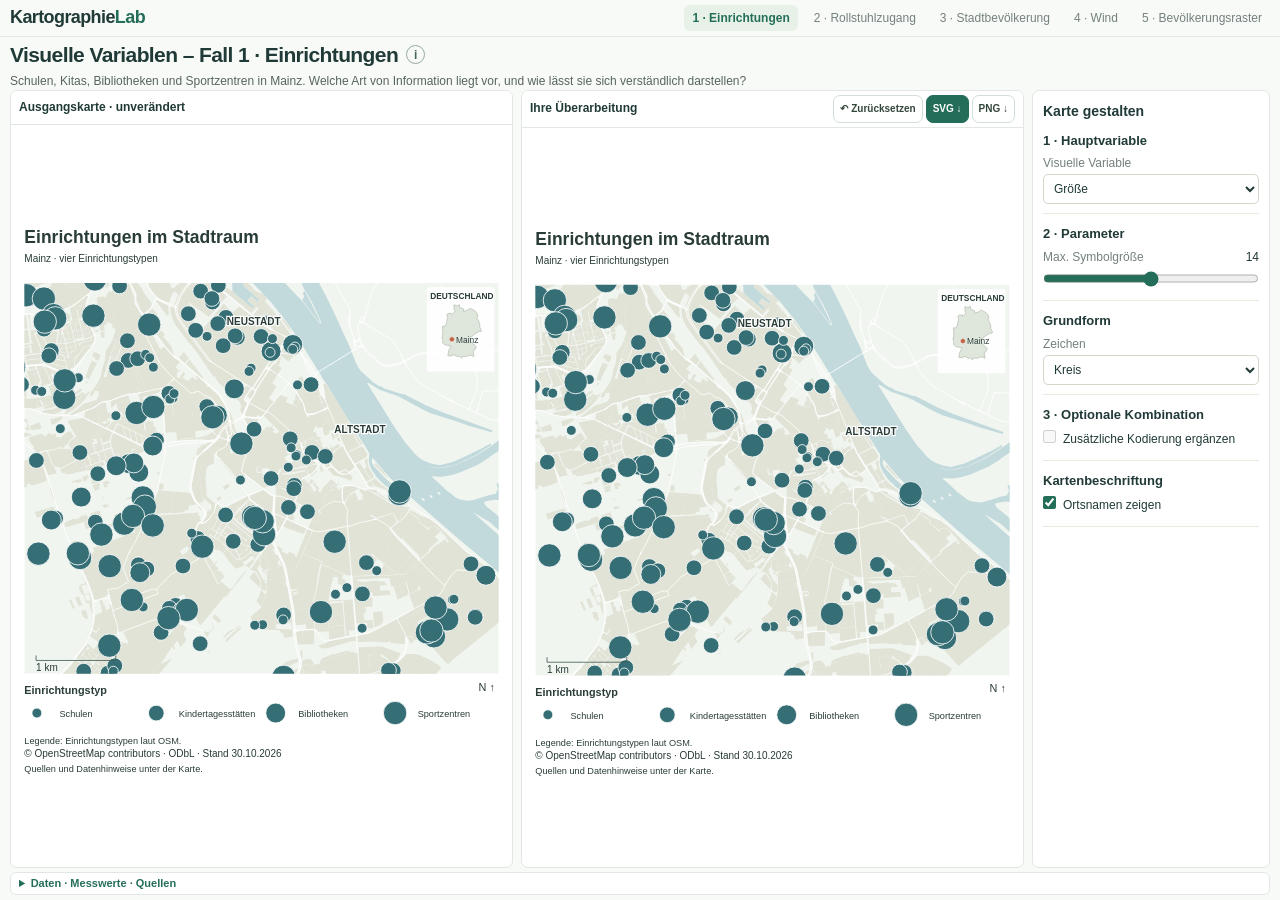
==== commit 87e83752: "Add population histogram with class boundaries and color-shape combinations" ====
--- a/docs/bertin.html
+++ b/docs/bertin.html
@@ -1 +1 @@
-<!doctype html><html lang="de"><head><meta charset="utf-8"><meta name="viewport" content="width=device-width,initial-scale=1"><title>Visuelle Variablen – Fall 1 · Einrichtungen</title><link rel="stylesheet" href="assets/style.css?v=9"><script src="assets/d3.min.js" defer></script><script type="module" src="assets/variables.mjs?v=9"></script></head><body data-lab="nominal" class="is-loading"><header class="topbar"><nav class="nav" aria-label="Hauptnavigation"><a class="brand" href="index.html">Kartographie<span>Lab</span></a><div class="navlinks"><a href="bertin.html" aria-current="page">1 · Einrichtungen</a><a href="ordinal.html">2 · Rollstuhlzugang</a><a href="quantitativ.html">3 · Stadtbevölkerung</a><a href="richtung.html">4 · Wind</a><a href="farben.html">5 · Bevölkerungsraster</a></div></nav></header><main><section class="hero"><h1>Visuelle Variablen – Fall 1 · Einrichtungen</h1><p>Schulen, Kitas, Bibliotheken und Sportzentren in Mainz. Welche Art von Information liegt vor, und wie lässt sie sich verständlich darstellen?</p></section><section class="tasks" aria-label="Arbeitsauftrag"><div class="task"><span class="step">1</span><div><b>Leserfrage</b><p>Wo befinden sich die verschiedenen Einrichtungstypen? Bestimmen Sie die Art der dargestellten Daten.</p></div></div><div class="task"><span class="step">2</span><div><b>Auswahl</b><p>Vergleichen Sie mindestens drei der sechs Variablen. Stellen Sie danach die Parameter Ihrer Wahl ein.</p></div></div><div class="task"><span class="step">3</span><div><b>Begründung</b><p>Welche Information ist jetzt leichter erkennbar? Welche Fehlinterpretationen sind möglich?</p></div></div></section><div id="load-message" role="status">Daten werden geladen …</div><section class="controls-panel" aria-label="Karte gestalten"><div class="controls-heading"><h2>Karte gestalten</h2></div><div class="controls "><div class="control-group"><h3>1 · Hauptvariable</h3><label for="mode">Visuelle Variable</label><select id="mode" data-key="mode"><option value="hue">Farbton</option><option value="form">Form</option><option value="size">Größe</option><option value="value">Helligkeit / Tonwert</option><option value="texture">Textur</option><option value="orientation">Orientierung</option></select></div><div class="control-group" id="common-size"><h3>2 · Parameter</h3><label for="size" class="range-label"><span>Max. Symbolgröße</span><output aria-hidden="true" id="size-value">14</output></label><input id="size" data-key="size" type="range" min="6" max="22" step="1" value="14"></div><div class="control-group" data-modes="hue"><h3>Farbtöne</h3><label for="palette">Farbserie</label><select id="palette" data-key="palette"><option value="editorial">Vier Farbtöne</option><option value="bright">Bunte Farbtöne</option></select></div><div class="control-group" data-modes="form"><h3>Zeichensatz</h3><label for="formSet">Zeichensatz</label><select id="formSet" data-key="formSet"><option value="geometric">Kreis · Quadrat · Dreieck · Raute</option><option value="distinct">Kreis · Stern · Kreuz · Y</option></select></div><div class="control-group" data-modes="size value texture"><h3>Grundform</h3><label for="shape">Zeichen</label><select id="shape" data-key="shape"><option value="circle">Kreis</option><option value="square">Quadrat</option></select></div><div class="control-group" data-modes="value"><h3>Tonwerte</h3><label for="valueFamily">Tonwert-Farbserie</label><select id="valueFamily" data-key="valueFamily"><option value="gray">Grau</option><option value="blue">Blau</option><option value="green">Grün</option><option value="orange">Orange</option><option value="purple">Violett</option></select><label class="check"><input type="checkbox" id="reverseValue" data-key="reverseValue">Tonwertfolge umkehren</label><label for="lightLow" class="range-label"><span>Dunkler Tonwert L*</span><output aria-hidden="true" id="lightLow-value">25</output></label><input id="lightLow" data-key="lightLow" type="range" min="10" max="50" step="1" value="25"><label for="lightHigh" class="range-label"><span>Heller Tonwert L*</span><output aria-hidden="true" id="lightHigh-value">83</output></label><input id="lightHigh" data-key="lightHigh" type="range" min="55" max="95" step="1" value="83"></div><div class="control-group" data-modes="texture"><h3>Muster</h3><label for="texture" class="range-label"><span>Musterabstand</span><output aria-hidden="true" id="texture-value">6</output></label><input id="texture" data-key="texture" type="range" min="4" max="12" step="1" value="6"></div><div class="control-group" data-modes="orientation"><h3>Drehung</h3><label for="angle" class="range-label"><span>Grundwinkel</span><output aria-hidden="true" id="angle-value">0</output></label><input id="angle" data-key="angle" type="range" min="0" max="180" step="15" value="0"></div><div class="control-group"><h3>3 · Optionale Kombination</h3><label class="check"><input type="checkbox" id="combine" data-key="combine">Zusätzliche Kodierung ergänzen</label><div id="combo-details" class="combo-details" hidden><h4 id="combo-title"></h4><div id="combo-form" hidden><label for="secondary-formSet">Zeichensatz</label><select id="secondary-formSet" data-key="formSet"><option value="geometric">Kreis · Quadrat · Dreieck · Raute</option><option value="distinct">Kreis · Stern · Kreuz · Y</option></select></div><div id="combo-hue" hidden><label for="secondary-palette">Farbserie</label><select id="secondary-palette" data-key="palette"><option value="editorial">Vier Farbtöne</option><option value="bright">Bunte Farbtöne</option></select></div><div id="combo-value" hidden><label for="secondary-valueFamily">Tonwert-Farbserie</label><select id="secondary-valueFamily" data-key="valueFamily"><option value="gray">Grau</option><option value="blue">Blau</option><option value="green">Grün</option><option value="orange">Orange</option><option value="purple">Violett</option></select><label class="check"><input type="checkbox" id="secondary-reverseValue" data-key="reverseValue">Tonwertfolge umkehren</label><label for="secondary-lightLow" class="range-label"><span>Dunkler Tonwert L*</span><output aria-hidden="true" id="secondary-lightLow-value">25</output></label><input id="secondary-lightLow" data-key="lightLow" type="range" min="10" max="50" step="1" value="25"><label for="secondary-lightHigh" class="range-label"><span>Heller Tonwert L*</span><output aria-hidden="true" id="secondary-lightHigh-value">83</output></label><input id="secondary-lightHigh" data-key="lightHigh" type="range" min="55" max="95" step="1" value="83"></div><div id="combo-size" hidden><label for="secondary-size" class="range-label"><span>Max. Symbolgröße</span><output aria-hidden="true" id="secondary-size-value">14</output></label><input id="secondary-size" data-key="size" type="range" min="6" max="22" step="1" value="14"></div></div></div><div class="control-group"><h3>Kartenbeschriftung</h3><label class="check"><input type="checkbox" id="names" data-key="names">Ortsnamen zeigen</label></div></div></section><div class="workspace"><section class="map-card original"><div class="map-toolbar"><div class="map-label"><strong>Ausgangskarte · unverändert</strong></div></div><svg id="map-left" class="map-svg" xmlns="http://www.w3.org/2000/svg" viewBox="0 0 600 680" role="img" aria-label="Ausgangskarte · unverändert"></svg></section><section class="map-card edited"><div class="map-toolbar"><div class="map-label"><strong>Ihre Überarbeitung</strong></div><div class="actions"><button class="btn" id="reset" type="button">↶ Zurücksetzen</button><button class="btn primary" id="export-svg" type="button">SVG ↓</button><button class="btn" id="export-png" type="button">PNG ↓</button></div></div><svg id="map-right" class="map-svg" xmlns="http://www.w3.org/2000/svg" viewBox="0 0 600 680" role="img" aria-label="Ihre Überarbeitung"></svg></section></div><div class="note"><span><b>Daten richtig lesen.</b> OSM-Einrichtungstypen. Kapazitäts- und Qualitätsangaben liegen nicht vor.</span></div><section class="discussion"><div><h2>Zeigen und begründen.</h2><p>Melden Sie sich per Handzeichen. Zeigen Sie dem Dozenten beide Karten und begründen Sie Ihre Wahl. Keine Datei-Abgabe erforderlich.</p></div><a href="ordinal.html">Weiter: Rollstuhlzugang →</a></section></main><footer><p>Hochschule Mainz · Digitale Kartographie · Prof. Dr.-Ing. Yu Feng</p><p>© OpenStreetMap contributors · ODbL. Übersichtskarten: Natural Earth, Public Domain.</p><p><a href="https://www.openstreetmap.org/copyright">Datenquelle</a> · <a href="https://github.com/yfeng-hsm/Karto_HS_Mainz/tree/main/docs/data">Daten und Quellenhinweise</a></p></footer></body></html>+<!doctype html><html lang="de"><head><meta charset="utf-8"><meta name="viewport" content="width=device-width,initial-scale=1"><title>Visuelle Variablen – Fall 1 · Einrichtungen</title><link rel="stylesheet" href="assets/style.css?v=10"><script src="assets/d3.min.js" defer></script><script type="module" src="assets/variables.mjs?v=10"></script></head><body data-lab="nominal" class="is-loading"><header class="topbar"><nav class="nav" aria-label="Hauptnavigation"><a class="brand" href="index.html">Kartographie<span>Lab</span></a><div class="navlinks"><a href="bertin.html" aria-current="page">1 · Einrichtungen</a><a href="ordinal.html">2 · Rollstuhlzugang</a><a href="quantitativ.html">3 · Stadtbevölkerung</a><a href="richtung.html">4 · Wind</a><a href="farben.html">5 · Bevölkerungsraster</a></div></nav></header><main><section class="hero"><h1>Visuelle Variablen – Fall 1 · Einrichtungen</h1><p>Schulen, Kitas, Bibliotheken und Sportzentren in Mainz. Welche Art von Information liegt vor, und wie lässt sie sich verständlich darstellen?</p></section><section class="tasks" aria-label="Arbeitsauftrag"><div class="task"><span class="step">1</span><div><b>Leserfrage</b><p>Wo befinden sich die verschiedenen Einrichtungstypen? Bestimmen Sie die Art der dargestellten Daten.</p></div></div><div class="task"><span class="step">2</span><div><b>Auswahl</b><p>Vergleichen Sie mindestens drei der sechs Variablen. Stellen Sie danach die Parameter Ihrer Wahl ein.</p></div></div><div class="task"><span class="step">3</span><div><b>Begründung</b><p>Welche Information ist jetzt leichter erkennbar? Welche Fehlinterpretationen sind möglich?</p></div></div></section><div id="load-message" role="status">Daten werden geladen …</div><section class="controls-panel" aria-label="Karte gestalten"><div class="controls-heading"><h2>Karte gestalten</h2></div><div class="controls "><div class="control-group"><h3>1 · Hauptvariable</h3><label for="mode">Visuelle Variable</label><select id="mode" data-key="mode"><option value="hue">Farbton</option><option value="form">Form</option><option value="size">Größe</option><option value="value">Helligkeit / Tonwert</option><option value="texture">Textur</option><option value="orientation">Orientierung</option></select></div><div class="control-group" id="common-size"><h3>2 · Parameter</h3><label for="size" class="range-label"><span>Max. Symbolgröße</span><output aria-hidden="true" id="size-value">14</output></label><input id="size" data-key="size" type="range" min="6" max="22" step="1" value="14"></div><div class="control-group" data-modes="hue"><h3>Farbtöne</h3><label for="palette">Farbserie</label><select id="palette" data-key="palette"><option value="editorial">Vier Farbtöne</option><option value="bright">Bunte Farbtöne</option></select></div><div class="control-group" data-modes="form"><h3>Zeichensatz</h3><label for="formSet">Zeichensatz</label><select id="formSet" data-key="formSet"><option value="geometric">Kreis · Quadrat · Dreieck · Raute</option><option value="distinct">Kreis · Stern · Kreuz · Y</option></select></div><div class="control-group" data-modes="size value texture"><h3>Grundform</h3><label for="shape">Zeichen</label><select id="shape" data-key="shape"><option value="circle">Kreis</option><option value="square">Quadrat</option></select></div><div class="control-group" data-modes="value"><h3>Tonwerte</h3><label for="valueFamily">Tonwert-Farbserie</label><select id="valueFamily" data-key="valueFamily"><option value="gray">Grau</option><option value="blue">Blau</option><option value="green">Grün</option><option value="orange">Orange</option><option value="purple">Violett</option></select><label class="check"><input type="checkbox" id="reverseValue" data-key="reverseValue">Tonwertfolge umkehren</label><label for="lightLow" class="range-label"><span>Dunkler Tonwert L*</span><output aria-hidden="true" id="lightLow-value">25</output></label><input id="lightLow" data-key="lightLow" type="range" min="10" max="50" step="1" value="25"><label for="lightHigh" class="range-label"><span>Heller Tonwert L*</span><output aria-hidden="true" id="lightHigh-value">83</output></label><input id="lightHigh" data-key="lightHigh" type="range" min="55" max="95" step="1" value="83"></div><div class="control-group" data-modes="texture"><h3>Muster</h3><label for="texture" class="range-label"><span>Musterabstand</span><output aria-hidden="true" id="texture-value">6</output></label><input id="texture" data-key="texture" type="range" min="4" max="12" step="1" value="6"></div><div class="control-group" data-modes="orientation"><h3>Drehung</h3><label for="angle" class="range-label"><span>Grundwinkel</span><output aria-hidden="true" id="angle-value">0</output></label><input id="angle" data-key="angle" type="range" min="0" max="180" step="15" value="0"></div><div class="control-group"><h3>3 · Optionale Kombination</h3><label class="check"><input type="checkbox" id="combine" data-key="combine">Zusätzliche Kodierung ergänzen</label><div id="combo-details" class="combo-details" hidden><h4 id="combo-title"></h4><div id="combo-form" hidden><label for="secondary-formSet">Zeichensatz</label><select id="secondary-formSet" data-key="formSet"><option value="geometric">Kreis · Quadrat · Dreieck · Raute</option><option value="distinct">Kreis · Stern · Kreuz · Y</option></select></div><div id="combo-hue" hidden><label for="secondary-palette">Farbserie</label><select id="secondary-palette" data-key="palette"><option value="editorial">Vier Farbtöne</option><option value="bright">Bunte Farbtöne</option></select></div><div id="combo-value" hidden><label for="secondary-valueFamily">Tonwert-Farbserie</label><select id="secondary-valueFamily" data-key="valueFamily"><option value="gray">Grau</option><option value="blue">Blau</option><option value="green">Grün</option><option value="orange">Orange</option><option value="purple">Violett</option></select><label class="check"><input type="checkbox" id="secondary-reverseValue" data-key="reverseValue">Tonwertfolge umkehren</label><label for="secondary-lightLow" class="range-label"><span>Dunkler Tonwert L*</span><output aria-hidden="true" id="secondary-lightLow-value">25</output></label><input id="secondary-lightLow" data-key="lightLow" type="range" min="10" max="50" step="1" value="25"><label for="secondary-lightHigh" class="range-label"><span>Heller Tonwert L*</span><output aria-hidden="true" id="secondary-lightHigh-value">83</output></label><input id="secondary-lightHigh" data-key="lightHigh" type="range" min="55" max="95" step="1" value="83"></div><div id="combo-size" hidden><label for="secondary-size" class="range-label"><span>Max. Symbolgröße</span><output aria-hidden="true" id="secondary-size-value">14</output></label><input id="secondary-size" data-key="size" type="range" min="6" max="22" step="1" value="14"></div></div></div><div class="control-group"><h3>Kartenbeschriftung</h3><label class="check"><input type="checkbox" id="names" data-key="names">Ortsnamen zeigen</label></div></div></section><div class="workspace"><section class="map-card original"><div class="map-toolbar"><div class="map-label"><strong>Ausgangskarte · unverändert</strong></div></div><svg id="map-left" class="map-svg" xmlns="http://www.w3.org/2000/svg" viewBox="0 0 600 680" role="img" aria-label="Ausgangskarte · unverändert"></svg></section><section class="map-card edited"><div class="map-toolbar"><div class="map-label"><strong>Ihre Überarbeitung</strong></div><div class="actions"><button class="btn" id="reset" type="button">↶ Zurücksetzen</button><button class="btn primary" id="export-svg" type="button">SVG ↓</button><button class="btn" id="export-png" type="button">PNG ↓</button></div></div><svg id="map-right" class="map-svg" xmlns="http://www.w3.org/2000/svg" viewBox="0 0 600 680" role="img" aria-label="Ihre Überarbeitung"></svg></section></div><div class="note"><span><b>Daten richtig lesen.</b> OSM-Einrichtungstypen. Kapazitäts- und Qualitätsangaben liegen nicht vor.</span></div><section class="discussion"><div><h2>Zeigen und begründen.</h2><p>Melden Sie sich per Handzeichen. Zeigen Sie dem Dozenten beide Karten und begründen Sie Ihre Wahl. Keine Datei-Abgabe erforderlich.</p></div><a href="ordinal.html">Weiter: Rollstuhlzugang →</a></section></main><footer><p>Hochschule Mainz · Digitale Kartographie · Prof. Dr.-Ing. Yu Feng</p><p>© OpenStreetMap contributors · ODbL. Übersichtskarten: Natural Earth, Public Domain.</p><p><a href="https://www.openstreetmap.org/copyright">Datenquelle</a> · <a href="https://github.com/yfeng-hsm/Karto_HS_Mainz/tree/main/docs/data">Daten und Quellenhinweise</a></p></footer></body></html>
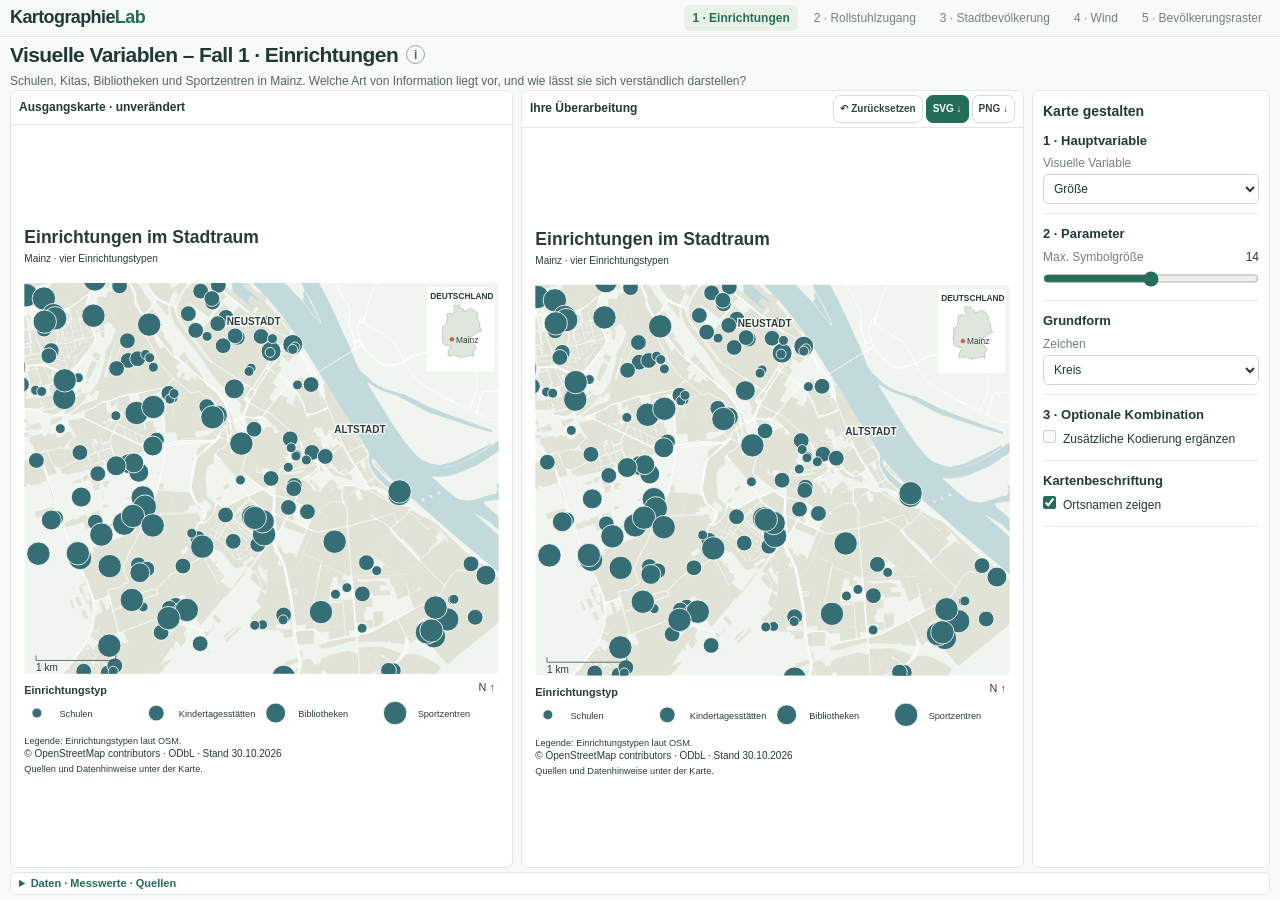
==== commit db44d845: "Unify variable controls and match wind tone and texture to sector legends" ====
--- a/docs/bertin.html
+++ b/docs/bertin.html
@@ -1 +1 @@
-<!doctype html><html lang="de"><head><meta charset="utf-8"><meta name="viewport" content="width=device-width,initial-scale=1"><title>Visuelle Variablen – Fall 1 · Einrichtungen</title><link rel="stylesheet" href="assets/style.css?v=10"><script src="assets/d3.min.js" defer></script><script type="module" src="assets/variables.mjs?v=10"></script></head><body data-lab="nominal" class="is-loading"><header class="topbar"><nav class="nav" aria-label="Hauptnavigation"><a class="brand" href="index.html">Kartographie<span>Lab</span></a><div class="navlinks"><a href="bertin.html" aria-current="page">1 · Einrichtungen</a><a href="ordinal.html">2 · Rollstuhlzugang</a><a href="quantitativ.html">3 · Stadtbevölkerung</a><a href="richtung.html">4 · Wind</a><a href="farben.html">5 · Bevölkerungsraster</a></div></nav></header><main><section class="hero"><h1>Visuelle Variablen – Fall 1 · Einrichtungen</h1><p>Schulen, Kitas, Bibliotheken und Sportzentren in Mainz. Welche Art von Information liegt vor, und wie lässt sie sich verständlich darstellen?</p></section><section class="tasks" aria-label="Arbeitsauftrag"><div class="task"><span class="step">1</span><div><b>Leserfrage</b><p>Wo befinden sich die verschiedenen Einrichtungstypen? Bestimmen Sie die Art der dargestellten Daten.</p></div></div><div class="task"><span class="step">2</span><div><b>Auswahl</b><p>Vergleichen Sie mindestens drei der sechs Variablen. Stellen Sie danach die Parameter Ihrer Wahl ein.</p></div></div><div class="task"><span class="step">3</span><div><b>Begründung</b><p>Welche Information ist jetzt leichter erkennbar? Welche Fehlinterpretationen sind möglich?</p></div></div></section><div id="load-message" role="status">Daten werden geladen …</div><section class="controls-panel" aria-label="Karte gestalten"><div class="controls-heading"><h2>Karte gestalten</h2></div><div class="controls "><div class="control-group"><h3>1 · Hauptvariable</h3><label for="mode">Visuelle Variable</label><select id="mode" data-key="mode"><option value="hue">Farbton</option><option value="form">Form</option><option value="size">Größe</option><option value="value">Helligkeit / Tonwert</option><option value="texture">Textur</option><option value="orientation">Orientierung</option></select></div><div class="control-group" id="common-size"><h3>2 · Parameter</h3><label for="size" class="range-label"><span>Max. Symbolgröße</span><output aria-hidden="true" id="size-value">14</output></label><input id="size" data-key="size" type="range" min="6" max="22" step="1" value="14"></div><div class="control-group" data-modes="hue"><h3>Farbtöne</h3><label for="palette">Farbserie</label><select id="palette" data-key="palette"><option value="editorial">Vier Farbtöne</option><option value="bright">Bunte Farbtöne</option></select></div><div class="control-group" data-modes="form"><h3>Zeichensatz</h3><label for="formSet">Zeichensatz</label><select id="formSet" data-key="formSet"><option value="geometric">Kreis · Quadrat · Dreieck · Raute</option><option value="distinct">Kreis · Stern · Kreuz · Y</option></select></div><div class="control-group" data-modes="size value texture"><h3>Grundform</h3><label for="shape">Zeichen</label><select id="shape" data-key="shape"><option value="circle">Kreis</option><option value="square">Quadrat</option></select></div><div class="control-group" data-modes="value"><h3>Tonwerte</h3><label for="valueFamily">Tonwert-Farbserie</label><select id="valueFamily" data-key="valueFamily"><option value="gray">Grau</option><option value="blue">Blau</option><option value="green">Grün</option><option value="orange">Orange</option><option value="purple">Violett</option></select><label class="check"><input type="checkbox" id="reverseValue" data-key="reverseValue">Tonwertfolge umkehren</label><label for="lightLow" class="range-label"><span>Dunkler Tonwert L*</span><output aria-hidden="true" id="lightLow-value">25</output></label><input id="lightLow" data-key="lightLow" type="range" min="10" max="50" step="1" value="25"><label for="lightHigh" class="range-label"><span>Heller Tonwert L*</span><output aria-hidden="true" id="lightHigh-value">83</output></label><input id="lightHigh" data-key="lightHigh" type="range" min="55" max="95" step="1" value="83"></div><div class="control-group" data-modes="texture"><h3>Muster</h3><label for="texture" class="range-label"><span>Musterabstand</span><output aria-hidden="true" id="texture-value">6</output></label><input id="texture" data-key="texture" type="range" min="4" max="12" step="1" value="6"></div><div class="control-group" data-modes="orientation"><h3>Drehung</h3><label for="angle" class="range-label"><span>Grundwinkel</span><output aria-hidden="true" id="angle-value">0</output></label><input id="angle" data-key="angle" type="range" min="0" max="180" step="15" value="0"></div><div class="control-group"><h3>3 · Optionale Kombination</h3><label class="check"><input type="checkbox" id="combine" data-key="combine">Zusätzliche Kodierung ergänzen</label><div id="combo-details" class="combo-details" hidden><h4 id="combo-title"></h4><div id="combo-form" hidden><label for="secondary-formSet">Zeichensatz</label><select id="secondary-formSet" data-key="formSet"><option value="geometric">Kreis · Quadrat · Dreieck · Raute</option><option value="distinct">Kreis · Stern · Kreuz · Y</option></select></div><div id="combo-hue" hidden><label for="secondary-palette">Farbserie</label><select id="secondary-palette" data-key="palette"><option value="editorial">Vier Farbtöne</option><option value="bright">Bunte Farbtöne</option></select></div><div id="combo-value" hidden><label for="secondary-valueFamily">Tonwert-Farbserie</label><select id="secondary-valueFamily" data-key="valueFamily"><option value="gray">Grau</option><option value="blue">Blau</option><option value="green">Grün</option><option value="orange">Orange</option><option value="purple">Violett</option></select><label class="check"><input type="checkbox" id="secondary-reverseValue" data-key="reverseValue">Tonwertfolge umkehren</label><label for="secondary-lightLow" class="range-label"><span>Dunkler Tonwert L*</span><output aria-hidden="true" id="secondary-lightLow-value">25</output></label><input id="secondary-lightLow" data-key="lightLow" type="range" min="10" max="50" step="1" value="25"><label for="secondary-lightHigh" class="range-label"><span>Heller Tonwert L*</span><output aria-hidden="true" id="secondary-lightHigh-value">83</output></label><input id="secondary-lightHigh" data-key="lightHigh" type="range" min="55" max="95" step="1" value="83"></div><div id="combo-size" hidden><label for="secondary-size" class="range-label"><span>Max. Symbolgröße</span><output aria-hidden="true" id="secondary-size-value">14</output></label><input id="secondary-size" data-key="size" type="range" min="6" max="22" step="1" value="14"></div></div></div><div class="control-group"><h3>Kartenbeschriftung</h3><label class="check"><input type="checkbox" id="names" data-key="names">Ortsnamen zeigen</label></div></div></section><div class="workspace"><section class="map-card original"><div class="map-toolbar"><div class="map-label"><strong>Ausgangskarte · unverändert</strong></div></div><svg id="map-left" class="map-svg" xmlns="http://www.w3.org/2000/svg" viewBox="0 0 600 680" role="img" aria-label="Ausgangskarte · unverändert"></svg></section><section class="map-card edited"><div class="map-toolbar"><div class="map-label"><strong>Ihre Überarbeitung</strong></div><div class="actions"><button class="btn" id="reset" type="button">↶ Zurücksetzen</button><button class="btn primary" id="export-svg" type="button">SVG ↓</button><button class="btn" id="export-png" type="button">PNG ↓</button></div></div><svg id="map-right" class="map-svg" xmlns="http://www.w3.org/2000/svg" viewBox="0 0 600 680" role="img" aria-label="Ihre Überarbeitung"></svg></section></div><div class="note"><span><b>Daten richtig lesen.</b> OSM-Einrichtungstypen. Kapazitäts- und Qualitätsangaben liegen nicht vor.</span></div><section class="discussion"><div><h2>Zeigen und begründen.</h2><p>Melden Sie sich per Handzeichen. Zeigen Sie dem Dozenten beide Karten und begründen Sie Ihre Wahl. Keine Datei-Abgabe erforderlich.</p></div><a href="ordinal.html">Weiter: Rollstuhlzugang →</a></section></main><footer><p>Hochschule Mainz · Digitale Kartographie · Prof. Dr.-Ing. Yu Feng</p><p>© OpenStreetMap contributors · ODbL. Übersichtskarten: Natural Earth, Public Domain.</p><p><a href="https://www.openstreetmap.org/copyright">Datenquelle</a> · <a href="https://github.com/yfeng-hsm/Karto_HS_Mainz/tree/main/docs/data">Daten und Quellenhinweise</a></p></footer></body></html>+<!doctype html><html lang="de"><head><meta charset="utf-8"><meta name="viewport" content="width=device-width,initial-scale=1"><title>Visuelle Variablen – Fall 1 · Einrichtungen</title><link rel="stylesheet" href="assets/style.css?v=12"><script src="assets/d3.min.js" defer></script><script type="module" src="assets/variables.mjs?v=12"></script></head><body data-lab="nominal" class="is-loading"><header class="topbar"><nav class="nav" aria-label="Hauptnavigation"><a class="brand" href="index.html">Kartographie<span>Lab</span></a><div class="navlinks"><a href="bertin.html" aria-current="page">1 · Einrichtungen</a><a href="ordinal.html">2 · Rollstuhlzugang</a><a href="quantitativ.html">3 · Stadtbevölkerung</a><a href="richtung.html">4 · Wind</a><a href="farben.html">5 · Bevölkerungsraster</a></div></nav></header><main><section class="hero"><h1>Visuelle Variablen – Fall 1 · Einrichtungen</h1><p>Schulen, Kitas, Bibliotheken und Sportzentren in Mainz. Welche Art von Information liegt vor, und wie lässt sie sich verständlich darstellen?</p></section><section class="tasks" aria-label="Arbeitsauftrag"><div class="task"><span class="step">1</span><div><b>Leserfrage</b><p>Wo befinden sich die verschiedenen Einrichtungstypen? Bestimmen Sie die Art der dargestellten Daten.</p></div></div><div class="task"><span class="step">2</span><div><b>Auswahl</b><p>Vergleichen Sie mindestens drei der sechs Variablen. Stellen Sie danach die Parameter Ihrer Wahl ein.</p></div></div><div class="task"><span class="step">3</span><div><b>Begründung</b><p>Welche Information ist jetzt leichter erkennbar? Welche Fehlinterpretationen sind möglich?</p></div></div></section><div id="load-message" role="status">Daten werden geladen …</div><section class="controls-panel" aria-label="Karte gestalten"><div class="controls-heading"><h2>Karte gestalten</h2></div><div class="controls "><div class="control-group"><h3>1 · Hauptvariable</h3><label for="mode">Visuelle Variable</label><select id="mode" data-key="mode"><option value="hue">Farbton</option><option value="form">Form</option><option value="size">Größe</option><option value="value">Helligkeit / Tonwert</option><option value="texture">Textur</option><option value="orientation">Orientierung</option></select></div><div class="control-group" id="common-size"><h3>2 · Parameter</h3><label for="size" class="range-label"><span>Max. Symbolgröße</span><output aria-hidden="true" id="size-value">14</output></label><input id="size" data-key="size" type="range" min="6" max="22" step="1" value="14"></div><div class="control-group" data-modes="hue"><h3>Farbton</h3><label for="palette">Farbserie</label><select id="palette" data-key="palette"><option value="editorial">Gedeckte Farbtöne</option><option value="bright">Bunte Farbtöne</option></select></div><div class="control-group" data-modes="form"><h3>Zeichensatz</h3><label for="formSet">Zeichensatz</label><select id="formSet" data-key="formSet"><option value="geometric">Geometrische Zeichen</option><option value="distinct">Alternative Zeichen</option></select></div><div class="control-group" data-modes="size value texture"><h3>Grundform</h3><label for="shape">Zeichen</label><select id="shape" data-key="shape"><option value="circle">Kreis</option><option value="square">Quadrat</option></select></div><div class="control-group" data-modes="value"><h3>Tonwerte</h3><label for="valueFamily">Grundfarbton</label><select id="valueFamily" data-key="valueFamily"><option value="gray">Grau</option><option value="blue">Blau</option><option value="green">Grün</option><option value="orange">Orange</option><option value="purple">Violett</option></select><label class="check"><input type="checkbox" id="reverseValue" data-key="reverseValue">Tonwertfolge umkehren</label><label for="lightLow" class="range-label"><span>Dunkler Tonwert L*</span><output aria-hidden="true" id="lightLow-value">25</output></label><input id="lightLow" data-key="lightLow" type="range" min="10" max="50" step="1" value="25"><label for="lightHigh" class="range-label"><span>Heller Tonwert L*</span><output aria-hidden="true" id="lightHigh-value">83</output></label><input id="lightHigh" data-key="lightHigh" type="range" min="55" max="95" step="1" value="83"></div><div class="control-group" data-modes="texture"><h3>Textur</h3><label for="texture" class="range-label"><span>Musterabstand</span><output aria-hidden="true" id="texture-value">6</output></label><input id="texture" data-key="texture" type="range" min="4" max="12" step="1" value="6"></div><div class="control-group" data-modes="orientation"><h3>Drehung</h3><label for="angle" class="range-label"><span>Grundwinkel</span><output aria-hidden="true" id="angle-value">0</output></label><input id="angle" data-key="angle" type="range" min="0" max="180" step="15" value="0"></div><div class="control-group"><h3>3 · Optionale Kombination</h3><label class="check"><input type="checkbox" id="combine" data-key="combine">Zusätzliche Kodierung ergänzen</label><div id="combo-details" class="combo-details" hidden><h4 id="combo-title"></h4><div id="combo-form" hidden><label for="secondary-formSet">Zeichensatz</label><select id="secondary-formSet" data-key="formSet"><option value="geometric">Geometrische Zeichen</option><option value="distinct">Alternative Zeichen</option></select></div><div id="combo-hue" hidden><label for="secondary-palette">Farbserie</label><select id="secondary-palette" data-key="palette"><option value="editorial">Gedeckte Farbtöne</option><option value="bright">Bunte Farbtöne</option></select></div><div id="combo-value" hidden><label for="secondary-valueFamily">Grundfarbton</label><select id="secondary-valueFamily" data-key="valueFamily"><option value="gray">Grau</option><option value="blue">Blau</option><option value="green">Grün</option><option value="orange">Orange</option><option value="purple">Violett</option></select><label class="check"><input type="checkbox" id="secondary-reverseValue" data-key="reverseValue">Tonwertfolge umkehren</label><label for="secondary-lightLow" class="range-label"><span>Dunkler Tonwert L*</span><output aria-hidden="true" id="secondary-lightLow-value">25</output></label><input id="secondary-lightLow" data-key="lightLow" type="range" min="10" max="50" step="1" value="25"><label for="secondary-lightHigh" class="range-label"><span>Heller Tonwert L*</span><output aria-hidden="true" id="secondary-lightHigh-value">83</output></label><input id="secondary-lightHigh" data-key="lightHigh" type="range" min="55" max="95" step="1" value="83"></div><div id="combo-size" hidden><label for="secondary-size" class="range-label"><span>Max. Symbolgröße</span><output aria-hidden="true" id="secondary-size-value">14</output></label><input id="secondary-size" data-key="size" type="range" min="6" max="22" step="1" value="14"></div></div></div><div class="control-group"><h3>Kartenbeschriftung</h3><label class="check"><input type="checkbox" id="names" data-key="names">Ortsnamen zeigen</label></div></div></section><div class="workspace"><section class="map-card original"><div class="map-toolbar"><div class="map-label"><strong>Ausgangskarte · unverändert</strong></div></div><svg id="map-left" class="map-svg" xmlns="http://www.w3.org/2000/svg" viewBox="0 0 600 680" role="img" aria-label="Ausgangskarte · unverändert"></svg></section><section class="map-card edited"><div class="map-toolbar"><div class="map-label"><strong>Ihre Überarbeitung</strong></div><div class="actions"><button class="btn" id="reset" type="button">↶ Zurücksetzen</button><button class="btn primary" id="export-svg" type="button">SVG ↓</button><button class="btn" id="export-png" type="button">PNG ↓</button></div></div><svg id="map-right" class="map-svg" xmlns="http://www.w3.org/2000/svg" viewBox="0 0 600 680" role="img" aria-label="Ihre Überarbeitung"></svg></section></div><div class="note"><span><b>Daten richtig lesen.</b> OSM-Einrichtungstypen. Kapazitäts- und Qualitätsangaben liegen nicht vor.</span></div><section class="discussion"><div><h2>Zeigen und begründen.</h2><p>Melden Sie sich per Handzeichen. Zeigen Sie dem Dozenten beide Karten und begründen Sie Ihre Wahl. Keine Datei-Abgabe erforderlich.</p></div><a href="ordinal.html">Weiter: Rollstuhlzugang →</a></section></main><footer><p>Hochschule Mainz · Digitale Kartographie · Prof. Dr.-Ing. Yu Feng</p><p>© OpenStreetMap contributors · ODbL. Übersichtskarten: Natural Earth, Public Domain.</p><p><a href="https://www.openstreetmap.org/copyright">Datenquelle</a> · <a href="https://github.com/yfeng-hsm/Karto_HS_Mainz/tree/main/docs/data">Daten und Quellenhinweise</a></p></footer></body></html>
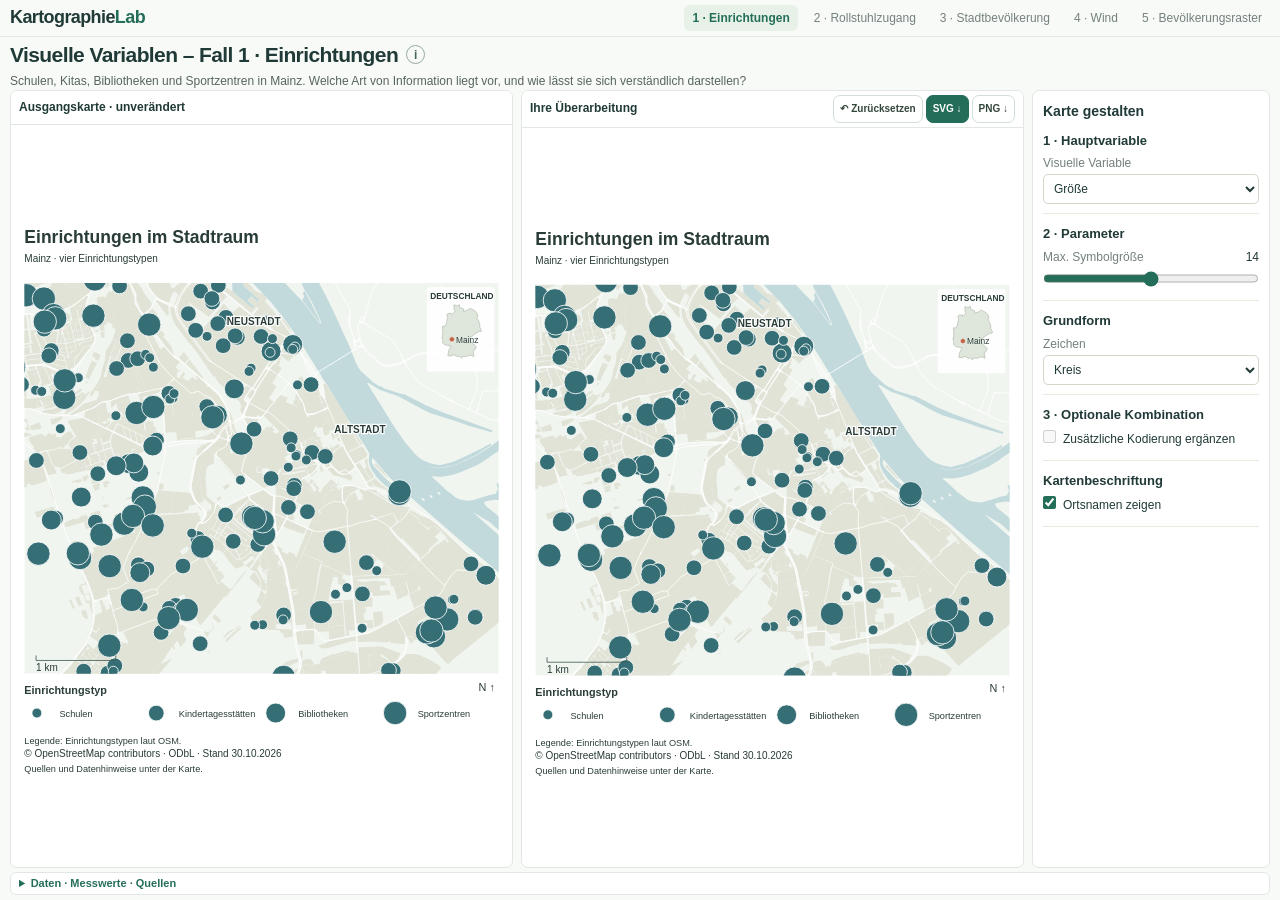
==== commit bd725919: "Make histogram log toggle rescale population X axis and move class boundary lines" ====
--- a/docs/bertin.html
+++ b/docs/bertin.html
@@ -1 +1 @@
-<!doctype html><html lang="de"><head><meta charset="utf-8"><meta name="viewport" content="width=device-width,initial-scale=1"><title>Visuelle Variablen – Fall 1 · Einrichtungen</title><link rel="stylesheet" href="assets/style.css?v=12"><script src="assets/d3.min.js" defer></script><script type="module" src="assets/variables.mjs?v=12"></script></head><body data-lab="nominal" class="is-loading"><header class="topbar"><nav class="nav" aria-label="Hauptnavigation"><a class="brand" href="index.html">Kartographie<span>Lab</span></a><div class="navlinks"><a href="bertin.html" aria-current="page">1 · Einrichtungen</a><a href="ordinal.html">2 · Rollstuhlzugang</a><a href="quantitativ.html">3 · Stadtbevölkerung</a><a href="richtung.html">4 · Wind</a><a href="farben.html">5 · Bevölkerungsraster</a></div></nav></header><main><section class="hero"><h1>Visuelle Variablen – Fall 1 · Einrichtungen</h1><p>Schulen, Kitas, Bibliotheken und Sportzentren in Mainz. Welche Art von Information liegt vor, und wie lässt sie sich verständlich darstellen?</p></section><section class="tasks" aria-label="Arbeitsauftrag"><div class="task"><span class="step">1</span><div><b>Leserfrage</b><p>Wo befinden sich die verschiedenen Einrichtungstypen? Bestimmen Sie die Art der dargestellten Daten.</p></div></div><div class="task"><span class="step">2</span><div><b>Auswahl</b><p>Vergleichen Sie mindestens drei der sechs Variablen. Stellen Sie danach die Parameter Ihrer Wahl ein.</p></div></div><div class="task"><span class="step">3</span><div><b>Begründung</b><p>Welche Information ist jetzt leichter erkennbar? Welche Fehlinterpretationen sind möglich?</p></div></div></section><div id="load-message" role="status">Daten werden geladen …</div><section class="controls-panel" aria-label="Karte gestalten"><div class="controls-heading"><h2>Karte gestalten</h2></div><div class="controls "><div class="control-group"><h3>1 · Hauptvariable</h3><label for="mode">Visuelle Variable</label><select id="mode" data-key="mode"><option value="hue">Farbton</option><option value="form">Form</option><option value="size">Größe</option><option value="value">Helligkeit / Tonwert</option><option value="texture">Textur</option><option value="orientation">Orientierung</option></select></div><div class="control-group" id="common-size"><h3>2 · Parameter</h3><label for="size" class="range-label"><span>Max. Symbolgröße</span><output aria-hidden="true" id="size-value">14</output></label><input id="size" data-key="size" type="range" min="6" max="22" step="1" value="14"></div><div class="control-group" data-modes="hue"><h3>Farbton</h3><label for="palette">Farbserie</label><select id="palette" data-key="palette"><option value="editorial">Gedeckte Farbtöne</option><option value="bright">Bunte Farbtöne</option></select></div><div class="control-group" data-modes="form"><h3>Zeichensatz</h3><label for="formSet">Zeichensatz</label><select id="formSet" data-key="formSet"><option value="geometric">Geometrische Zeichen</option><option value="distinct">Alternative Zeichen</option></select></div><div class="control-group" data-modes="size value texture"><h3>Grundform</h3><label for="shape">Zeichen</label><select id="shape" data-key="shape"><option value="circle">Kreis</option><option value="square">Quadrat</option></select></div><div class="control-group" data-modes="value"><h3>Tonwerte</h3><label for="valueFamily">Grundfarbton</label><select id="valueFamily" data-key="valueFamily"><option value="gray">Grau</option><option value="blue">Blau</option><option value="green">Grün</option><option value="orange">Orange</option><option value="purple">Violett</option></select><label class="check"><input type="checkbox" id="reverseValue" data-key="reverseValue">Tonwertfolge umkehren</label><label for="lightLow" class="range-label"><span>Dunkler Tonwert L*</span><output aria-hidden="true" id="lightLow-value">25</output></label><input id="lightLow" data-key="lightLow" type="range" min="10" max="50" step="1" value="25"><label for="lightHigh" class="range-label"><span>Heller Tonwert L*</span><output aria-hidden="true" id="lightHigh-value">83</output></label><input id="lightHigh" data-key="lightHigh" type="range" min="55" max="95" step="1" value="83"></div><div class="control-group" data-modes="texture"><h3>Textur</h3><label for="texture" class="range-label"><span>Musterabstand</span><output aria-hidden="true" id="texture-value">6</output></label><input id="texture" data-key="texture" type="range" min="4" max="12" step="1" value="6"></div><div class="control-group" data-modes="orientation"><h3>Drehung</h3><label for="angle" class="range-label"><span>Grundwinkel</span><output aria-hidden="true" id="angle-value">0</output></label><input id="angle" data-key="angle" type="range" min="0" max="180" step="15" value="0"></div><div class="control-group"><h3>3 · Optionale Kombination</h3><label class="check"><input type="checkbox" id="combine" data-key="combine">Zusätzliche Kodierung ergänzen</label><div id="combo-details" class="combo-details" hidden><h4 id="combo-title"></h4><div id="combo-form" hidden><label for="secondary-formSet">Zeichensatz</label><select id="secondary-formSet" data-key="formSet"><option value="geometric">Geometrische Zeichen</option><option value="distinct">Alternative Zeichen</option></select></div><div id="combo-hue" hidden><label for="secondary-palette">Farbserie</label><select id="secondary-palette" data-key="palette"><option value="editorial">Gedeckte Farbtöne</option><option value="bright">Bunte Farbtöne</option></select></div><div id="combo-value" hidden><label for="secondary-valueFamily">Grundfarbton</label><select id="secondary-valueFamily" data-key="valueFamily"><option value="gray">Grau</option><option value="blue">Blau</option><option value="green">Grün</option><option value="orange">Orange</option><option value="purple">Violett</option></select><label class="check"><input type="checkbox" id="secondary-reverseValue" data-key="reverseValue">Tonwertfolge umkehren</label><label for="secondary-lightLow" class="range-label"><span>Dunkler Tonwert L*</span><output aria-hidden="true" id="secondary-lightLow-value">25</output></label><input id="secondary-lightLow" data-key="lightLow" type="range" min="10" max="50" step="1" value="25"><label for="secondary-lightHigh" class="range-label"><span>Heller Tonwert L*</span><output aria-hidden="true" id="secondary-lightHigh-value">83</output></label><input id="secondary-lightHigh" data-key="lightHigh" type="range" min="55" max="95" step="1" value="83"></div><div id="combo-size" hidden><label for="secondary-size" class="range-label"><span>Max. Symbolgröße</span><output aria-hidden="true" id="secondary-size-value">14</output></label><input id="secondary-size" data-key="size" type="range" min="6" max="22" step="1" value="14"></div></div></div><div class="control-group"><h3>Kartenbeschriftung</h3><label class="check"><input type="checkbox" id="names" data-key="names">Ortsnamen zeigen</label></div></div></section><div class="workspace"><section class="map-card original"><div class="map-toolbar"><div class="map-label"><strong>Ausgangskarte · unverändert</strong></div></div><svg id="map-left" class="map-svg" xmlns="http://www.w3.org/2000/svg" viewBox="0 0 600 680" role="img" aria-label="Ausgangskarte · unverändert"></svg></section><section class="map-card edited"><div class="map-toolbar"><div class="map-label"><strong>Ihre Überarbeitung</strong></div><div class="actions"><button class="btn" id="reset" type="button">↶ Zurücksetzen</button><button class="btn primary" id="export-svg" type="button">SVG ↓</button><button class="btn" id="export-png" type="button">PNG ↓</button></div></div><svg id="map-right" class="map-svg" xmlns="http://www.w3.org/2000/svg" viewBox="0 0 600 680" role="img" aria-label="Ihre Überarbeitung"></svg></section></div><div class="note"><span><b>Daten richtig lesen.</b> OSM-Einrichtungstypen. Kapazitäts- und Qualitätsangaben liegen nicht vor.</span></div><section class="discussion"><div><h2>Zeigen und begründen.</h2><p>Melden Sie sich per Handzeichen. Zeigen Sie dem Dozenten beide Karten und begründen Sie Ihre Wahl. Keine Datei-Abgabe erforderlich.</p></div><a href="ordinal.html">Weiter: Rollstuhlzugang →</a></section></main><footer><p>Hochschule Mainz · Digitale Kartographie · Prof. Dr.-Ing. Yu Feng</p><p>© OpenStreetMap contributors · ODbL. Übersichtskarten: Natural Earth, Public Domain.</p><p><a href="https://www.openstreetmap.org/copyright">Datenquelle</a> · <a href="https://github.com/yfeng-hsm/Karto_HS_Mainz/tree/main/docs/data">Daten und Quellenhinweise</a></p></footer></body></html>+<!doctype html><html lang="de"><head><meta charset="utf-8"><meta name="viewport" content="width=device-width,initial-scale=1"><title>Visuelle Variablen – Fall 1 · Einrichtungen</title><link rel="stylesheet" href="assets/style.css?v=14"><script src="assets/d3.min.js" defer></script><script type="module" src="assets/variables.mjs?v=14"></script></head><body data-lab="nominal" class="is-loading"><header class="topbar"><nav class="nav" aria-label="Hauptnavigation"><a class="brand" href="index.html">Kartographie<span>Lab</span></a><div class="navlinks"><a href="bertin.html" aria-current="page">1 · Einrichtungen</a><a href="ordinal.html">2 · Rollstuhlzugang</a><a href="quantitativ.html">3 · Stadtbevölkerung</a><a href="richtung.html">4 · Wind</a><a href="farben.html">5 · Bevölkerungsraster</a></div></nav></header><main><section class="hero"><h1>Visuelle Variablen – Fall 1 · Einrichtungen</h1><p>Schulen, Kitas, Bibliotheken und Sportzentren in Mainz. Welche Art von Information liegt vor, und wie lässt sie sich verständlich darstellen?</p></section><section class="tasks" aria-label="Arbeitsauftrag"><div class="task"><span class="step">1</span><div><b>Leserfrage</b><p>Wo befinden sich die verschiedenen Einrichtungstypen? Bestimmen Sie die Art der dargestellten Daten.</p></div></div><div class="task"><span class="step">2</span><div><b>Auswahl</b><p>Vergleichen Sie mindestens drei der sechs Variablen. Stellen Sie danach die Parameter Ihrer Wahl ein.</p></div></div><div class="task"><span class="step">3</span><div><b>Begründung</b><p>Welche Information ist jetzt leichter erkennbar? Welche Fehlinterpretationen sind möglich?</p></div></div></section><div id="load-message" role="status">Daten werden geladen …</div><section class="controls-panel" aria-label="Karte gestalten"><div class="controls-heading"><h2>Karte gestalten</h2></div><div class="controls "><div class="control-group"><h3>1 · Hauptvariable</h3><label for="mode">Visuelle Variable</label><select id="mode" data-key="mode"><option value="hue">Farbton</option><option value="form">Form</option><option value="size">Größe</option><option value="value">Helligkeit / Tonwert</option><option value="texture">Textur</option><option value="orientation">Orientierung</option></select></div><div class="control-group" id="common-size"><h3>2 · Parameter</h3><label for="size" class="range-label"><span>Max. Symbolgröße</span><output aria-hidden="true" id="size-value">14</output></label><input id="size" data-key="size" type="range" min="6" max="22" step="1" value="14"></div><div class="control-group" data-modes="hue"><h3>Farbton</h3><label for="palette">Farbserie</label><select id="palette" data-key="palette"><option value="editorial">Gedeckte Farbtöne</option><option value="bright">Bunte Farbtöne</option></select></div><div class="control-group" data-modes="form"><h3>Zeichensatz</h3><label for="formSet">Zeichensatz</label><select id="formSet" data-key="formSet"><option value="geometric">Geometrische Zeichen</option><option value="distinct">Alternative Zeichen</option></select></div><div class="control-group" data-modes="size value texture"><h3>Grundform</h3><label for="shape">Zeichen</label><select id="shape" data-key="shape"><option value="circle">Kreis</option><option value="square">Quadrat</option></select></div><div class="control-group" data-modes="value"><h3>Tonwerte</h3><label for="valueFamily">Grundfarbton</label><select id="valueFamily" data-key="valueFamily"><option value="gray">Grau</option><option value="blue">Blau</option><option value="green">Grün</option><option value="orange">Orange</option><option value="purple">Violett</option></select><label class="check"><input type="checkbox" id="reverseValue" data-key="reverseValue">Tonwertfolge umkehren</label><label for="lightLow" class="range-label"><span>Dunkler Tonwert L*</span><output aria-hidden="true" id="lightLow-value">25</output></label><input id="lightLow" data-key="lightLow" type="range" min="10" max="50" step="1" value="25"><label for="lightHigh" class="range-label"><span>Heller Tonwert L*</span><output aria-hidden="true" id="lightHigh-value">83</output></label><input id="lightHigh" data-key="lightHigh" type="range" min="55" max="95" step="1" value="83"></div><div class="control-group" data-modes="texture"><h3>Textur</h3><label for="texture" class="range-label"><span>Musterabstand</span><output aria-hidden="true" id="texture-value">6</output></label><input id="texture" data-key="texture" type="range" min="4" max="12" step="1" value="6"></div><div class="control-group" data-modes="orientation"><h3>Drehung</h3><label for="angle" class="range-label"><span>Grundwinkel</span><output aria-hidden="true" id="angle-value">0</output></label><input id="angle" data-key="angle" type="range" min="0" max="180" step="15" value="0"></div><div class="control-group"><h3>3 · Optionale Kombination</h3><label class="check"><input type="checkbox" id="combine" data-key="combine">Zusätzliche Kodierung ergänzen</label><div id="combo-details" class="combo-details" hidden><h4 id="combo-title"></h4><div id="combo-form" hidden><label for="secondary-formSet">Zeichensatz</label><select id="secondary-formSet" data-key="formSet"><option value="geometric">Geometrische Zeichen</option><option value="distinct">Alternative Zeichen</option></select></div><div id="combo-hue" hidden><label for="secondary-palette">Farbserie</label><select id="secondary-palette" data-key="palette"><option value="editorial">Gedeckte Farbtöne</option><option value="bright">Bunte Farbtöne</option></select></div><div id="combo-value" hidden><label for="secondary-valueFamily">Grundfarbton</label><select id="secondary-valueFamily" data-key="valueFamily"><option value="gray">Grau</option><option value="blue">Blau</option><option value="green">Grün</option><option value="orange">Orange</option><option value="purple">Violett</option></select><label class="check"><input type="checkbox" id="secondary-reverseValue" data-key="reverseValue">Tonwertfolge umkehren</label><label for="secondary-lightLow" class="range-label"><span>Dunkler Tonwert L*</span><output aria-hidden="true" id="secondary-lightLow-value">25</output></label><input id="secondary-lightLow" data-key="lightLow" type="range" min="10" max="50" step="1" value="25"><label for="secondary-lightHigh" class="range-label"><span>Heller Tonwert L*</span><output aria-hidden="true" id="secondary-lightHigh-value">83</output></label><input id="secondary-lightHigh" data-key="lightHigh" type="range" min="55" max="95" step="1" value="83"></div><div id="combo-size" hidden><label for="secondary-size" class="range-label"><span>Max. Symbolgröße</span><output aria-hidden="true" id="secondary-size-value">14</output></label><input id="secondary-size" data-key="size" type="range" min="6" max="22" step="1" value="14"></div></div></div><div class="control-group"><h3>Kartenbeschriftung</h3><label class="check"><input type="checkbox" id="names" data-key="names">Ortsnamen zeigen</label></div></div></section><div class="workspace"><section class="map-card original"><div class="map-toolbar"><div class="map-label"><strong>Ausgangskarte · unverändert</strong></div></div><svg id="map-left" class="map-svg" xmlns="http://www.w3.org/2000/svg" viewBox="0 0 600 680" role="img" aria-label="Ausgangskarte · unverändert"></svg></section><section class="map-card edited"><div class="map-toolbar"><div class="map-label"><strong>Ihre Überarbeitung</strong></div><div class="actions"><button class="btn" id="reset" type="button">↶ Zurücksetzen</button><button class="btn primary" id="export-svg" type="button">SVG ↓</button><button class="btn" id="export-png" type="button">PNG ↓</button></div></div><svg id="map-right" class="map-svg" xmlns="http://www.w3.org/2000/svg" viewBox="0 0 600 680" role="img" aria-label="Ihre Überarbeitung"></svg></section></div><div class="note"><span><b>Daten richtig lesen.</b> OSM-Einrichtungstypen. Kapazitäts- und Qualitätsangaben liegen nicht vor.</span></div><section class="discussion"><div><h2>Zeigen und begründen.</h2><p>Melden Sie sich per Handzeichen. Zeigen Sie dem Dozenten beide Karten und begründen Sie Ihre Wahl. Keine Datei-Abgabe erforderlich.</p></div><a href="ordinal.html">Weiter: Rollstuhlzugang →</a></section></main><footer><p>Hochschule Mainz · Digitale Kartographie · Prof. Dr.-Ing. Yu Feng</p><p>© OpenStreetMap contributors · ODbL. Übersichtskarten: Natural Earth, Public Domain.</p><p><a href="https://www.openstreetmap.org/copyright">Datenquelle</a> · <a href="https://github.com/yfeng-hsm/Karto_HS_Mainz/tree/main/docs/data">Daten und Quellenhinweise</a></p></footer></body></html>
